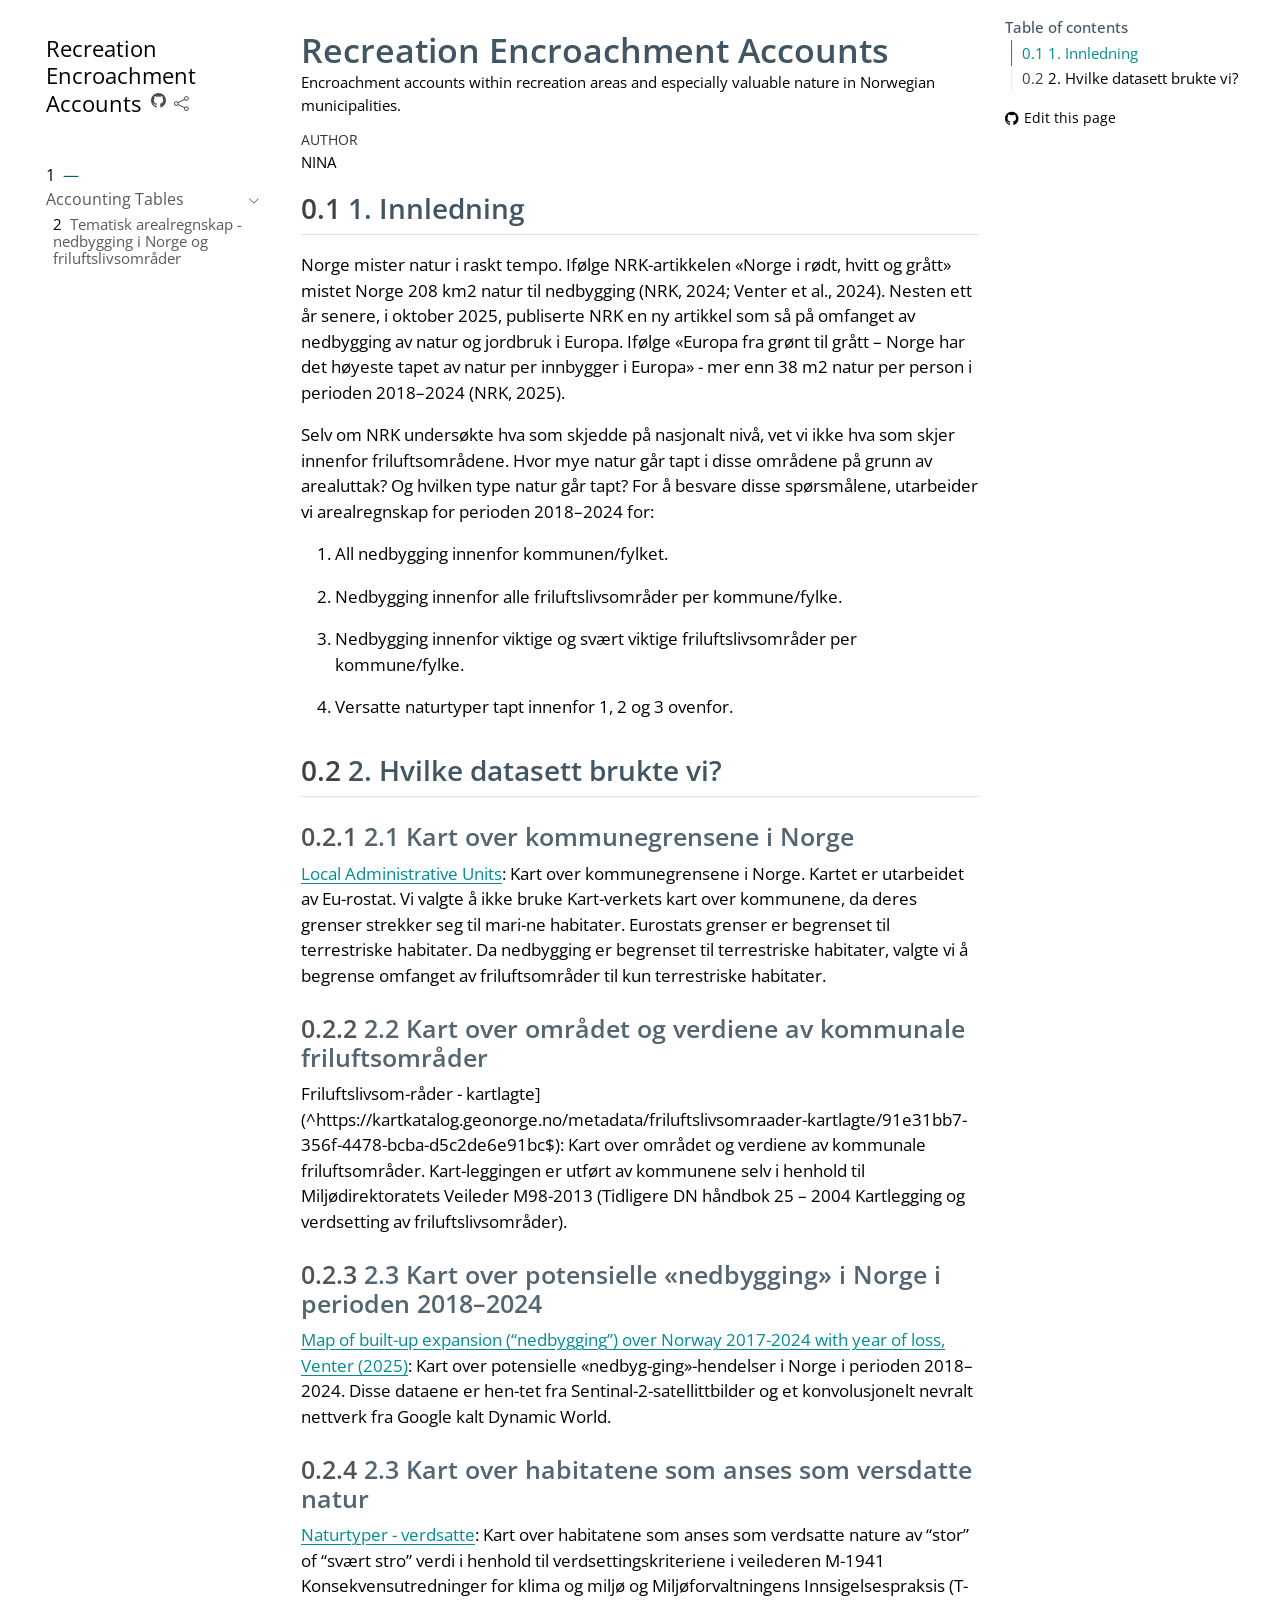
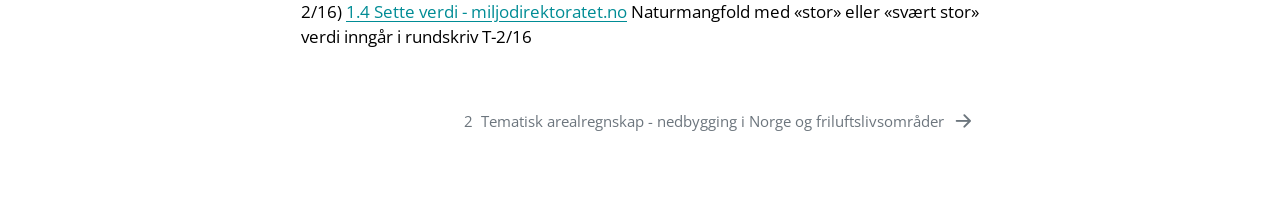
==== index.html @ 585cb7fc "Built site for gh-pages" ====
<!DOCTYPE html>
<html xmlns="http://www.w3.org/1999/xhtml" lang="en" xml:lang="en"><head>

<meta charset="utf-8">
<meta name="generator" content="quarto-1.8.27">

<meta name="viewport" content="width=device-width, initial-scale=1.0, user-scalable=yes">

<meta name="author" content="NINA">
<meta name="description" content="Encroachment accounts within recreation areas and especially valuable nature in Norwegian municipalities.">

<title>Recreation Encroachment Accounts</title>
<style>
code{white-space: pre-wrap;}
span.smallcaps{font-variant: small-caps;}
div.columns{display: flex; gap: min(4vw, 1.5em);}
div.column{flex: auto; overflow-x: auto;}
div.hanging-indent{margin-left: 1.5em; text-indent: -1.5em;}
ul.task-list{list-style: none;}
ul.task-list li input[type="checkbox"] {
  width: 0.8em;
  margin: 0 0.8em 0.2em -1em; /* quarto-specific, see https://github.com/quarto-dev/quarto-cli/issues/4556 */ 
  vertical-align: middle;
}
</style>


<script src="site_libs/quarto-nav/quarto-nav.js"></script>
<script src="site_libs/quarto-nav/headroom.min.js"></script>
<script src="site_libs/clipboard/clipboard.min.js"></script>
<script src="site_libs/quarto-search/autocomplete.umd.js"></script>
<script src="site_libs/quarto-search/fuse.min.js"></script>
<script src="site_libs/quarto-search/quarto-search.js"></script>
<meta name="quarto:offset" content="./">
<link href="./src/code/accounting-tables_display.html" rel="next">
<script src="site_libs/quarto-html/quarto.js" type="module"></script>
<script src="site_libs/quarto-html/tabsets/tabsets.js" type="module"></script>
<script src="site_libs/quarto-html/axe/axe-check.js" type="module"></script>
<script src="site_libs/quarto-html/popper.min.js"></script>
<script src="site_libs/quarto-html/tippy.umd.min.js"></script>
<script src="site_libs/quarto-html/anchor.min.js"></script>
<link href="site_libs/quarto-html/tippy.css" rel="stylesheet">
<link href="site_libs/quarto-html/quarto-syntax-highlighting-ed96de9b727972fe78a7b5d16c58bf87.css" rel="stylesheet" id="quarto-text-highlighting-styles">
<script src="site_libs/bootstrap/bootstrap.min.js"></script>
<link href="site_libs/bootstrap/bootstrap-icons.css" rel="stylesheet">
<link href="site_libs/bootstrap/bootstrap-152a9364de041fa06da82d00d0a9101d.min.css" rel="stylesheet" append-hash="true" id="quarto-bootstrap" data-mode="light">
<script id="quarto-search-options" type="application/json">{
  "location": "sidebar",
  "copy-button": false,
  "collapse-after": 3,
  "panel-placement": "start",
  "type": "textbox",
  "limit": 50,
  "keyboard-shortcut": [
    "f",
    "/",
    "s"
  ],
  "show-item-context": false,
  "language": {
    "search-no-results-text": "No results",
    "search-matching-documents-text": "matching documents",
    "search-copy-link-title": "Copy link to search",
    "search-hide-matches-text": "Hide additional matches",
    "search-more-match-text": "more match in this document",
    "search-more-matches-text": "more matches in this document",
    "search-clear-button-title": "Clear",
    "search-text-placeholder": "",
    "search-detached-cancel-button-title": "Cancel",
    "search-submit-button-title": "Submit",
    "search-label": "Search"
  }
}</script>


</head>

<body class="nav-sidebar floating quarto-light">

<div id="quarto-search-results"></div>
  <header id="quarto-header" class="headroom fixed-top">
  <nav class="quarto-secondary-nav">
    <div class="container-fluid d-flex">
      <button type="button" class="quarto-btn-toggle btn" data-bs-toggle="collapse" role="button" data-bs-target=".quarto-sidebar-collapse-item" aria-controls="quarto-sidebar" aria-expanded="false" aria-label="Toggle sidebar navigation" onclick="if (window.quartoToggleHeadroom) { window.quartoToggleHeadroom(); }">
        <i class="bi bi-layout-text-sidebar-reverse"></i>
      </button>
        <nav class="quarto-page-breadcrumbs" aria-label="breadcrumb"><ol class="breadcrumb"><li class="breadcrumb-item"><a href="./index.html"><span class="chapter-number">1</span>&nbsp; <span class="chapter-title">—</span></a></li></ol></nav>
        <a class="flex-grow-1" role="navigation" data-bs-toggle="collapse" data-bs-target=".quarto-sidebar-collapse-item" aria-controls="quarto-sidebar" aria-expanded="false" aria-label="Toggle sidebar navigation" onclick="if (window.quartoToggleHeadroom) { window.quartoToggleHeadroom(); }">      
        </a>
      <button type="button" class="btn quarto-search-button" aria-label="Search" onclick="window.quartoOpenSearch();">
        <i class="bi bi-search"></i>
      </button>
    </div>
  </nav>
</header>
<!-- content -->
<div id="quarto-content" class="quarto-container page-columns page-rows-contents page-layout-article">
<!-- sidebar -->
  <nav id="quarto-sidebar" class="sidebar collapse collapse-horizontal quarto-sidebar-collapse-item sidebar-navigation floating overflow-auto">
    <div class="pt-lg-2 mt-2 text-left sidebar-header">
    <div class="sidebar-title mb-0 py-0">
      <a href="./">Recreation Encroachment Accounts</a> 
        <div class="sidebar-tools-main">
    <a href="https://github.com/NINAnor/recereation_encroachment_accounts" title="Source Code" class="quarto-navigation-tool px-1" aria-label="Source Code"><i class="bi bi-github"></i></a>
    <div class="dropdown">
      <a href="" title="Share" id="quarto-navigation-tool-dropdown-0" class="quarto-navigation-tool dropdown-toggle px-1" data-bs-toggle="dropdown" aria-expanded="false" role="link" aria-label="Share"><i class="bi bi-share"></i></a>
      <ul class="dropdown-menu" aria-labelledby="quarto-navigation-tool-dropdown-0">
          <li>
            <a class="dropdown-item sidebar-tools-main-item" href="https://twitter.com/intent/tweet?url=|url|">
              <i class="bi bi-twitter pe-1"></i>
            Twitter
            </a>
          </li>
          <li>
            <a class="dropdown-item sidebar-tools-main-item" href="https://www.facebook.com/sharer/sharer.php?u=|url|">
              <i class="bi bi-facebook pe-1"></i>
            Facebook
            </a>
          </li>
          <li>
            <a class="dropdown-item sidebar-tools-main-item" href="https://www.linkedin.com/sharing/share-offsite/?url=|url|">
              <i class="bi bi-linkedin pe-1"></i>
            LinkedIn
            </a>
          </li>
      </ul>
    </div>
</div>
    </div>
      </div>
        <div class="mt-2 flex-shrink-0 align-items-center">
        <div class="sidebar-search">
        <div id="quarto-search" class="" title="Search"></div>
        </div>
        </div>
    <div class="sidebar-menu-container"> 
    <ul class="list-unstyled mt-1">
        <li class="sidebar-item">
  <div class="sidebar-item-container"> 
  <a href="./index.html" class="sidebar-item-text sidebar-link active">
 <span class="menu-text"><span class="chapter-number">1</span>&nbsp; <span class="chapter-title">—</span></span></a>
  </div>
</li>
        <li class="sidebar-item sidebar-item-section">
      <div class="sidebar-item-container"> 
            <a class="sidebar-item-text sidebar-link text-start" data-bs-toggle="collapse" data-bs-target="#quarto-sidebar-section-1" role="navigation" aria-expanded="true">
 <span class="menu-text">Accounting Tables</span></a>
          <a class="sidebar-item-toggle text-start" data-bs-toggle="collapse" data-bs-target="#quarto-sidebar-section-1" role="navigation" aria-expanded="true" aria-label="Toggle section">
            <i class="bi bi-chevron-right ms-2"></i>
          </a> 
      </div>
      <ul id="quarto-sidebar-section-1" class="collapse list-unstyled sidebar-section depth1 show">  
          <li class="sidebar-item">
  <div class="sidebar-item-container"> 
  <a href="./src/code/accounting-tables_display.html" class="sidebar-item-text sidebar-link">
 <span class="menu-text"><span class="chapter-number">2</span>&nbsp; <span class="chapter-title">Tematisk arealregnskap - nedbygging i Norge og friluftslivsområder</span></span></a>
  </div>
</li>
      </ul>
  </li>
    </ul>
    </div>
</nav>
<div id="quarto-sidebar-glass" class="quarto-sidebar-collapse-item" data-bs-toggle="collapse" data-bs-target=".quarto-sidebar-collapse-item"></div>
<!-- margin-sidebar -->
    <div id="quarto-margin-sidebar" class="sidebar margin-sidebar">
        <nav id="TOC" role="doc-toc" class="toc-active">
    <h2 id="toc-title">Table of contents</h2>
   
  <ul>
  <li><a href="#innledning" id="toc-innledning" class="nav-link active" data-scroll-target="#innledning"><span class="header-section-number">0.1</span> 1. Innledning</a></li>
  <li><a href="#hvilke-datasett-brukte-vi" id="toc-hvilke-datasett-brukte-vi" class="nav-link" data-scroll-target="#hvilke-datasett-brukte-vi"><span class="header-section-number">0.2</span> 2. Hvilke datasett brukte vi?</a>
  <ul class="collapse">
  <li><a href="#kart-over-kommunegrensene-i-norge" id="toc-kart-over-kommunegrensene-i-norge" class="nav-link" data-scroll-target="#kart-over-kommunegrensene-i-norge"><span class="header-section-number">0.2.1</span> 2.1 Kart over kommunegrensene i Norge</a></li>
  <li><a href="#kart-over-området-og-verdiene-av-kommunale-friluftsområder" id="toc-kart-over-området-og-verdiene-av-kommunale-friluftsområder" class="nav-link" data-scroll-target="#kart-over-området-og-verdiene-av-kommunale-friluftsområder"><span class="header-section-number">0.2.2</span> 2.2 Kart over området og verdiene av kommunale friluftsområder</a></li>
  <li><a href="#kart-over-potensielle-nedbygging-i-norge-i-perioden-20182024" id="toc-kart-over-potensielle-nedbygging-i-norge-i-perioden-20182024" class="nav-link" data-scroll-target="#kart-over-potensielle-nedbygging-i-norge-i-perioden-20182024"><span class="header-section-number">0.2.3</span> 2.3 Kart over potensielle «nedbygging» i Norge i perioden 2018–2024</a></li>
  <li><a href="#kart-over-habitatene-som-anses-som-versdatte-natur" id="toc-kart-over-habitatene-som-anses-som-versdatte-natur" class="nav-link" data-scroll-target="#kart-over-habitatene-som-anses-som-versdatte-natur"><span class="header-section-number">0.2.4</span> 2.3 Kart over habitatene som anses som versdatte natur</a></li>
  </ul></li>
  </ul>
<div class="toc-actions"><ul><li><a href="https://github.com/NINAnor/recereation_encroachment_accounts/edit/main/index.qmd" class="toc-action"><i class="bi bi-github"></i>Edit this page</a></li></ul></div></nav>
    </div>
<!-- main -->
<main class="content" id="quarto-document-content">

<header id="title-block-header" class="quarto-title-block default">
<div class="quarto-title">
<h1 class="title">Recreation Encroachment Accounts</h1>
</div>

<div>
  <div class="description">
    <p>Encroachment accounts within recreation areas and especially valuable nature in Norwegian municipalities.</p>
  </div>
</div>


<div class="quarto-title-meta">

    <div>
    <div class="quarto-title-meta-heading">Author</div>
    <div class="quarto-title-meta-contents">
             <p>NINA </p>
          </div>
  </div>
    
  
    
  </div>
  


</header>


<section id="innledning" class="level2" data-number="0.1">
<h2 data-number="0.1" class="anchored" data-anchor-id="innledning"><span class="header-section-number">0.1</span> 1. Innledning</h2>
<p>Norge mister natur i raskt tempo. Ifølge NRK-artikkelen «Norge i rødt, hvitt og grått» mistet Norge 208 km2 natur til nedbygging (NRK, 2024; Venter et al., 2024). Nesten ett år senere, i oktober 2025, publiserte NRK en ny artikkel som så på omfanget av nedbygging av natur og jordbruk i Europa. Ifølge «Europa fra grønt til grått – Norge har det høyeste tapet av natur per innbygger i Europa» - mer enn 38 m2 natur per person i perioden 2018–2024 (NRK, 2025).</p>
<p>Selv om NRK undersøkte hva som skjedde på nasjonalt nivå, vet vi ikke hva som skjer innenfor friluftsområdene. Hvor mye natur går tapt i disse områdene på grunn av arealuttak? Og hvilken type natur går tapt? For å besvare disse spørsmålene, utarbeider vi arealregnskap for perioden 2018–2024 for:</p>
<ol type="1">
<li><p>All nedbygging innenfor kommunen/fylket.</p></li>
<li><p>Nedbygging innenfor alle friluftslivsområder per kommune/fylke.</p></li>
<li><p>Nedbygging innenfor viktige og svært viktige friluftslivsområder per kommune/fylke.</p></li>
<li><p>Versatte naturtyper tapt innenfor 1, 2 og 3 ovenfor.</p></li>
</ol>
</section>
<section id="hvilke-datasett-brukte-vi" class="level2" data-number="0.2">
<h2 data-number="0.2" class="anchored" data-anchor-id="hvilke-datasett-brukte-vi"><span class="header-section-number">0.2</span> 2. Hvilke datasett brukte vi?</h2>
<section id="kart-over-kommunegrensene-i-norge" class="level3" data-number="0.2.1">
<h3 data-number="0.2.1" class="anchored" data-anchor-id="kart-over-kommunegrensene-i-norge"><span class="header-section-number">0.2.1</span> 2.1 Kart over kommunegrensene i Norge</h3>
<p><a href="^https://ec.europa.eu/eurostat/web/gisco/geodata/statistical-units/local-administrative-units$">Local Administrative Units</a>: Kart over kommunegrensene i Norge. Kartet er utarbeidet av Eu-rostat. Vi valgte å ikke bruke Kart-verkets kart over kommunene, da deres grenser strekker seg til mari-ne habitater. Eurostats grenser er begrenset til terrestriske habitater. Da nedbygging er begrenset til terrestriske habitater, valgte vi å begrense omfanget av friluftsområder til kun terrestriske habitater.</p>
</section>
<section id="kart-over-området-og-verdiene-av-kommunale-friluftsområder" class="level3" data-number="0.2.2">
<h3 data-number="0.2.2" class="anchored" data-anchor-id="kart-over-området-og-verdiene-av-kommunale-friluftsområder"><span class="header-section-number">0.2.2</span> 2.2 Kart over området og verdiene av kommunale friluftsområder</h3>
<p>Friluftslivsom-råder - kartlagte](^https://kartkatalog.geonorge.no/metadata/friluftslivsomraader-kartlagte/91e31bb7-356f-4478-bcba-d5c2de6e91bc$): Kart over området og verdiene av kommunale friluftsområder. Kart-leggingen er utført av kommunene selv i henhold til Miljødirektoratets Veileder M98-2013 (Tidligere DN håndbok 25 – 2004 Kartlegging og verdsetting av friluftslivsområder).</p>
</section>
<section id="kart-over-potensielle-nedbygging-i-norge-i-perioden-20182024" class="level3" data-number="0.2.3">
<h3 data-number="0.2.3" class="anchored" data-anchor-id="kart-over-potensielle-nedbygging-i-norge-i-perioden-20182024"><span class="header-section-number">0.2.3</span> 2.3 Kart over potensielle «nedbygging» i Norge i perioden 2018–2024</h3>
<p><a href="^https://zenodo.org/records/15130992$">Map of built-up expansion (“nedbygging”) over Norway 2017-2024 with year of loss, Venter (2025)</a>: Kart over potensielle «nedbyg-ging»-hendelser i Norge i perioden 2018–2024. Disse dataene er hen-tet fra Sentinal-2-satellittbilder og et konvolusjonelt nevralt nettverk fra Google kalt Dynamic World.</p>
</section>
<section id="kart-over-habitatene-som-anses-som-versdatte-natur" class="level3" data-number="0.2.4">
<h3 data-number="0.2.4" class="anchored" data-anchor-id="kart-over-habitatene-som-anses-som-versdatte-natur"><span class="header-section-number">0.2.4</span> 2.3 Kart over habitatene som anses som versdatte natur</h3>
<p><a href="^https://kartkatalog.geonorge.no/metadata/naturtyper-verdsatte/64cbb884-a19d-4356-a114-380cfe4a7314$">Naturtyper - verdsatte</a>: Kart over habitatene som anses som verdsatte nature av “stor” of “svært stro” verdi i henhold til verdsettingskriteriene i veilederen M-1941 Konsekvensutredninger for klima og miljø og Miljøforvaltningens Innsigelsespraksis (T-2/16) <a href="https://www.miljodirektoratet.no/ansvarsomrader/overvaking-arealplanlegging/arealplanlegging/konsekvensutredninger/metode-for-utredning/naturmangfold/1.4-sett-verdi">1.4 Sette verdi - miljodirektoratet.no</a> Naturmangfold med «stor» eller «svært stor» verdi inngår i rundskriv T-2/16</p>


</section>
</section>

</main> <!-- /main -->
<script id="quarto-html-after-body" type="application/javascript">
  window.document.addEventListener("DOMContentLoaded", function (event) {
    const icon = "";
    const anchorJS = new window.AnchorJS();
    anchorJS.options = {
      placement: 'right',
      icon: icon
    };
    anchorJS.add('.anchored');
    const isCodeAnnotation = (el) => {
      for (const clz of el.classList) {
        if (clz.startsWith('code-annotation-')) {                     
          return true;
        }
      }
      return false;
    }
    const onCopySuccess = function(e) {
      // button target
      const button = e.trigger;
      // don't keep focus
      button.blur();
      // flash "checked"
      button.classList.add('code-copy-button-checked');
      var currentTitle = button.getAttribute("title");
      button.setAttribute("title", "Copied!");
      let tooltip;
      if (window.bootstrap) {
        button.setAttribute("data-bs-toggle", "tooltip");
        button.setAttribute("data-bs-placement", "left");
        button.setAttribute("data-bs-title", "Copied!");
        tooltip = new bootstrap.Tooltip(button, 
          { trigger: "manual", 
            customClass: "code-copy-button-tooltip",
            offset: [0, -8]});
        tooltip.show();    
      }
      setTimeout(function() {
        if (tooltip) {
          tooltip.hide();
          button.removeAttribute("data-bs-title");
          button.removeAttribute("data-bs-toggle");
          button.removeAttribute("data-bs-placement");
        }
        button.setAttribute("title", currentTitle);
        button.classList.remove('code-copy-button-checked');
      }, 1000);
      // clear code selection
      e.clearSelection();
    }
    const getTextToCopy = function(trigger) {
      const outerScaffold = trigger.parentElement.cloneNode(true);
      const codeEl = outerScaffold.querySelector('code');
      for (const childEl of codeEl.children) {
        if (isCodeAnnotation(childEl)) {
          childEl.remove();
        }
      }
      return codeEl.innerText;
    }
    const clipboard = new window.ClipboardJS('.code-copy-button:not([data-in-quarto-modal])', {
      text: getTextToCopy
    });
    clipboard.on('success', onCopySuccess);
    if (window.document.getElementById('quarto-embedded-source-code-modal')) {
      const clipboardModal = new window.ClipboardJS('.code-copy-button[data-in-quarto-modal]', {
        text: getTextToCopy,
        container: window.document.getElementById('quarto-embedded-source-code-modal')
      });
      clipboardModal.on('success', onCopySuccess);
    }
      var localhostRegex = new RegExp(/^(?:http|https):\/\/localhost\:?[0-9]*\//);
      var mailtoRegex = new RegExp(/^mailto:/);
        var filterRegex = new RegExp('/' + window.location.host + '/');
      var isInternal = (href) => {
          return filterRegex.test(href) || localhostRegex.test(href) || mailtoRegex.test(href);
      }
      // Inspect non-navigation links and adorn them if external
     var links = window.document.querySelectorAll('a[href]:not(.nav-link):not(.navbar-brand):not(.toc-action):not(.sidebar-link):not(.sidebar-item-toggle):not(.pagination-link):not(.no-external):not([aria-hidden]):not(.dropdown-item):not(.quarto-navigation-tool):not(.about-link)');
      for (var i=0; i<links.length; i++) {
        const link = links[i];
        if (!isInternal(link.href)) {
          // undo the damage that might have been done by quarto-nav.js in the case of
          // links that we want to consider external
          if (link.dataset.originalHref !== undefined) {
            link.href = link.dataset.originalHref;
          }
        }
      }
    function tippyHover(el, contentFn, onTriggerFn, onUntriggerFn) {
      const config = {
        allowHTML: true,
        maxWidth: 500,
        delay: 100,
        arrow: false,
        appendTo: function(el) {
            return el.parentElement;
        },
        interactive: true,
        interactiveBorder: 10,
        theme: 'quarto',
        placement: 'bottom-start',
      };
      if (contentFn) {
        config.content = contentFn;
      }
      if (onTriggerFn) {
        config.onTrigger = onTriggerFn;
      }
      if (onUntriggerFn) {
        config.onUntrigger = onUntriggerFn;
      }
      window.tippy(el, config); 
    }
    const noterefs = window.document.querySelectorAll('a[role="doc-noteref"]');
    for (var i=0; i<noterefs.length; i++) {
      const ref = noterefs[i];
      tippyHover(ref, function() {
        // use id or data attribute instead here
        let href = ref.getAttribute('data-footnote-href') || ref.getAttribute('href');
        try { href = new URL(href).hash; } catch {}
        const id = href.replace(/^#\/?/, "");
        const note = window.document.getElementById(id);
        if (note) {
          return note.innerHTML;
        } else {
          return "";
        }
      });
    }
    const xrefs = window.document.querySelectorAll('a.quarto-xref');
    const processXRef = (id, note) => {
      // Strip column container classes
      const stripColumnClz = (el) => {
        el.classList.remove("page-full", "page-columns");
        if (el.children) {
          for (const child of el.children) {
            stripColumnClz(child);
          }
        }
      }
      stripColumnClz(note)
      if (id === null || id.startsWith('sec-')) {
        // Special case sections, only their first couple elements
        const container = document.createElement("div");
        if (note.children && note.children.length > 2) {
          container.appendChild(note.children[0].cloneNode(true));
          for (let i = 1; i < note.children.length; i++) {
            const child = note.children[i];
            if (child.tagName === "P" && child.innerText === "") {
              continue;
            } else {
              container.appendChild(child.cloneNode(true));
              break;
            }
          }
          if (window.Quarto?.typesetMath) {
            window.Quarto.typesetMath(container);
          }
          return container.innerHTML
        } else {
          if (window.Quarto?.typesetMath) {
            window.Quarto.typesetMath(note);
          }
          return note.innerHTML;
        }
      } else {
        // Remove any anchor links if they are present
        const anchorLink = note.querySelector('a.anchorjs-link');
        if (anchorLink) {
          anchorLink.remove();
        }
        if (window.Quarto?.typesetMath) {
          window.Quarto.typesetMath(note);
        }
        if (note.classList.contains("callout")) {
          return note.outerHTML;
        } else {
          return note.innerHTML;
        }
      }
    }
    for (var i=0; i<xrefs.length; i++) {
      const xref = xrefs[i];
      tippyHover(xref, undefined, function(instance) {
        instance.disable();
        let url = xref.getAttribute('href');
        let hash = undefined; 
        if (url.startsWith('#')) {
          hash = url;
        } else {
          try { hash = new URL(url).hash; } catch {}
        }
        if (hash) {
          const id = hash.replace(/^#\/?/, "");
          const note = window.document.getElementById(id);
          if (note !== null) {
            try {
              const html = processXRef(id, note.cloneNode(true));
              instance.setContent(html);
            } finally {
              instance.enable();
              instance.show();
            }
          } else {
            // See if we can fetch this
            fetch(url.split('#')[0])
            .then(res => res.text())
            .then(html => {
              const parser = new DOMParser();
              const htmlDoc = parser.parseFromString(html, "text/html");
              const note = htmlDoc.getElementById(id);
              if (note !== null) {
                const html = processXRef(id, note);
                instance.setContent(html);
              } 
            }).finally(() => {
              instance.enable();
              instance.show();
            });
          }
        } else {
          // See if we can fetch a full url (with no hash to target)
          // This is a special case and we should probably do some content thinning / targeting
          fetch(url)
          .then(res => res.text())
          .then(html => {
            const parser = new DOMParser();
            const htmlDoc = parser.parseFromString(html, "text/html");
            const note = htmlDoc.querySelector('main.content');
            if (note !== null) {
              // This should only happen for chapter cross references
              // (since there is no id in the URL)
              // remove the first header
              if (note.children.length > 0 && note.children[0].tagName === "HEADER") {
                note.children[0].remove();
              }
              const html = processXRef(null, note);
              instance.setContent(html);
            } 
          }).finally(() => {
            instance.enable();
            instance.show();
          });
        }
      }, function(instance) {
      });
    }
        let selectedAnnoteEl;
        const selectorForAnnotation = ( cell, annotation) => {
          let cellAttr = 'data-code-cell="' + cell + '"';
          let lineAttr = 'data-code-annotation="' +  annotation + '"';
          const selector = 'span[' + cellAttr + '][' + lineAttr + ']';
          return selector;
        }
        const selectCodeLines = (annoteEl) => {
          const doc = window.document;
          const targetCell = annoteEl.getAttribute("data-target-cell");
          const targetAnnotation = annoteEl.getAttribute("data-target-annotation");
          const annoteSpan = window.document.querySelector(selectorForAnnotation(targetCell, targetAnnotation));
          const lines = annoteSpan.getAttribute("data-code-lines").split(",");
          const lineIds = lines.map((line) => {
            return targetCell + "-" + line;
          })
          let top = null;
          let height = null;
          let parent = null;
          if (lineIds.length > 0) {
              //compute the position of the single el (top and bottom and make a div)
              const el = window.document.getElementById(lineIds[0]);
              top = el.offsetTop;
              height = el.offsetHeight;
              parent = el.parentElement.parentElement;
            if (lineIds.length > 1) {
              const lastEl = window.document.getElementById(lineIds[lineIds.length - 1]);
              const bottom = lastEl.offsetTop + lastEl.offsetHeight;
              height = bottom - top;
            }
            if (top !== null && height !== null && parent !== null) {
              // cook up a div (if necessary) and position it 
              let div = window.document.getElementById("code-annotation-line-highlight");
              if (div === null) {
                div = window.document.createElement("div");
                div.setAttribute("id", "code-annotation-line-highlight");
                div.style.position = 'absolute';
                parent.appendChild(div);
              }
              div.style.top = top - 2 + "px";
              div.style.height = height + 4 + "px";
              div.style.left = 0;
              let gutterDiv = window.document.getElementById("code-annotation-line-highlight-gutter");
              if (gutterDiv === null) {
                gutterDiv = window.document.createElement("div");
                gutterDiv.setAttribute("id", "code-annotation-line-highlight-gutter");
                gutterDiv.style.position = 'absolute';
                const codeCell = window.document.getElementById(targetCell);
                const gutter = codeCell.querySelector('.code-annotation-gutter');
                gutter.appendChild(gutterDiv);
              }
              gutterDiv.style.top = top - 2 + "px";
              gutterDiv.style.height = height + 4 + "px";
            }
            selectedAnnoteEl = annoteEl;
          }
        };
        const unselectCodeLines = () => {
          const elementsIds = ["code-annotation-line-highlight", "code-annotation-line-highlight-gutter"];
          elementsIds.forEach((elId) => {
            const div = window.document.getElementById(elId);
            if (div) {
              div.remove();
            }
          });
          selectedAnnoteEl = undefined;
        };
          // Handle positioning of the toggle
      window.addEventListener(
        "resize",
        throttle(() => {
          elRect = undefined;
          if (selectedAnnoteEl) {
            selectCodeLines(selectedAnnoteEl);
          }
        }, 10)
      );
      function throttle(fn, ms) {
      let throttle = false;
      let timer;
        return (...args) => {
          if(!throttle) { // first call gets through
              fn.apply(this, args);
              throttle = true;
          } else { // all the others get throttled
              if(timer) clearTimeout(timer); // cancel #2
              timer = setTimeout(() => {
                fn.apply(this, args);
                timer = throttle = false;
              }, ms);
          }
        };
      }
        // Attach click handler to the DT
        const annoteDls = window.document.querySelectorAll('dt[data-target-cell]');
        for (const annoteDlNode of annoteDls) {
          annoteDlNode.addEventListener('click', (event) => {
            const clickedEl = event.target;
            if (clickedEl !== selectedAnnoteEl) {
              unselectCodeLines();
              const activeEl = window.document.querySelector('dt[data-target-cell].code-annotation-active');
              if (activeEl) {
                activeEl.classList.remove('code-annotation-active');
              }
              selectCodeLines(clickedEl);
              clickedEl.classList.add('code-annotation-active');
            } else {
              // Unselect the line
              unselectCodeLines();
              clickedEl.classList.remove('code-annotation-active');
            }
          });
        }
    const findCites = (el) => {
      const parentEl = el.parentElement;
      if (parentEl) {
        const cites = parentEl.dataset.cites;
        if (cites) {
          return {
            el,
            cites: cites.split(' ')
          };
        } else {
          return findCites(el.parentElement)
        }
      } else {
        return undefined;
      }
    };
    var bibliorefs = window.document.querySelectorAll('a[role="doc-biblioref"]');
    for (var i=0; i<bibliorefs.length; i++) {
      const ref = bibliorefs[i];
      const citeInfo = findCites(ref);
      if (citeInfo) {
        tippyHover(citeInfo.el, function() {
          var popup = window.document.createElement('div');
          citeInfo.cites.forEach(function(cite) {
            var citeDiv = window.document.createElement('div');
            citeDiv.classList.add('hanging-indent');
            citeDiv.classList.add('csl-entry');
            var biblioDiv = window.document.getElementById('ref-' + cite);
            if (biblioDiv) {
              citeDiv.innerHTML = biblioDiv.innerHTML;
            }
            popup.appendChild(citeDiv);
          });
          return popup.innerHTML;
        });
      }
    }
  });
  </script>
<nav class="page-navigation">
  <div class="nav-page nav-page-previous">
  </div>
  <div class="nav-page nav-page-next">
      <a href="./src/code/accounting-tables_display.html" class="pagination-link" aria-label="Tematisk arealregnskap - nedbygging i Norge og friluftslivsområder">
        <span class="nav-page-text"><span class="chapter-number">2</span>&nbsp; <span class="chapter-title">Tematisk arealregnskap - nedbygging i Norge og friluftslivsområder</span></span> <i class="bi bi-arrow-right-short"></i>
      </a>
  </div>
</nav>
</div> <!-- /content -->




<footer class="footer"><div class="nav-footer"><div class="nav-footer-center"><div class="toc-actions d-sm-block d-md-none"><ul><li><a href="https://github.com/NINAnor/recereation_encroachment_accounts/edit/main/index.qmd" class="toc-action"><i class="bi bi-github"></i>Edit this page</a></li></ul></div></div></div></footer></body></html>
---- site_libs/quarto-html/tippy.css ----
.tippy-box[data-animation=fade][data-state=hidden]{opacity:0}[data-tippy-root]{max-width:calc(100vw - 10px)}.tippy-box{position:relative;background-color:#333;color:#fff;border-radius:4px;font-size:14px;line-height:1.4;white-space:normal;outline:0;transition-property:transform,visibility,opacity}.tippy-box[data-placement^=top]>.tippy-arrow{bottom:0}.tippy-box[data-placement^=top]>.tippy-arrow:before{bottom:-7px;left:0;border-width:8px 8px 0;border-top-color:initial;transform-origin:center top}.tippy-box[data-placement^=bottom]>.tippy-arrow{top:0}.tippy-box[data-placement^=bottom]>.tippy-arrow:before{top:-7px;left:0;border-width:0 8px 8px;border-bottom-color:initial;transform-origin:center bottom}.tippy-box[data-placement^=left]>.tippy-arrow{right:0}.tippy-box[data-placement^=left]>.tippy-arrow:before{border-width:8px 0 8px 8px;border-left-color:initial;right:-7px;transform-origin:center left}.tippy-box[data-placement^=right]>.tippy-arrow{left:0}.tippy-box[data-placement^=right]>.tippy-arrow:before{left:-7px;border-width:8px 8px 8px 0;border-right-color:initial;transform-origin:center right}.tippy-box[data-inertia][data-state=visible]{transition-timing-function:cubic-bezier(.54,1.5,.38,1.11)}.tippy-arrow{width:16px;height:16px;color:#333}.tippy-arrow:before{content:"";position:absolute;border-color:transparent;border-style:solid}.tippy-content{position:relative;padding:5px 9px;z-index:1}
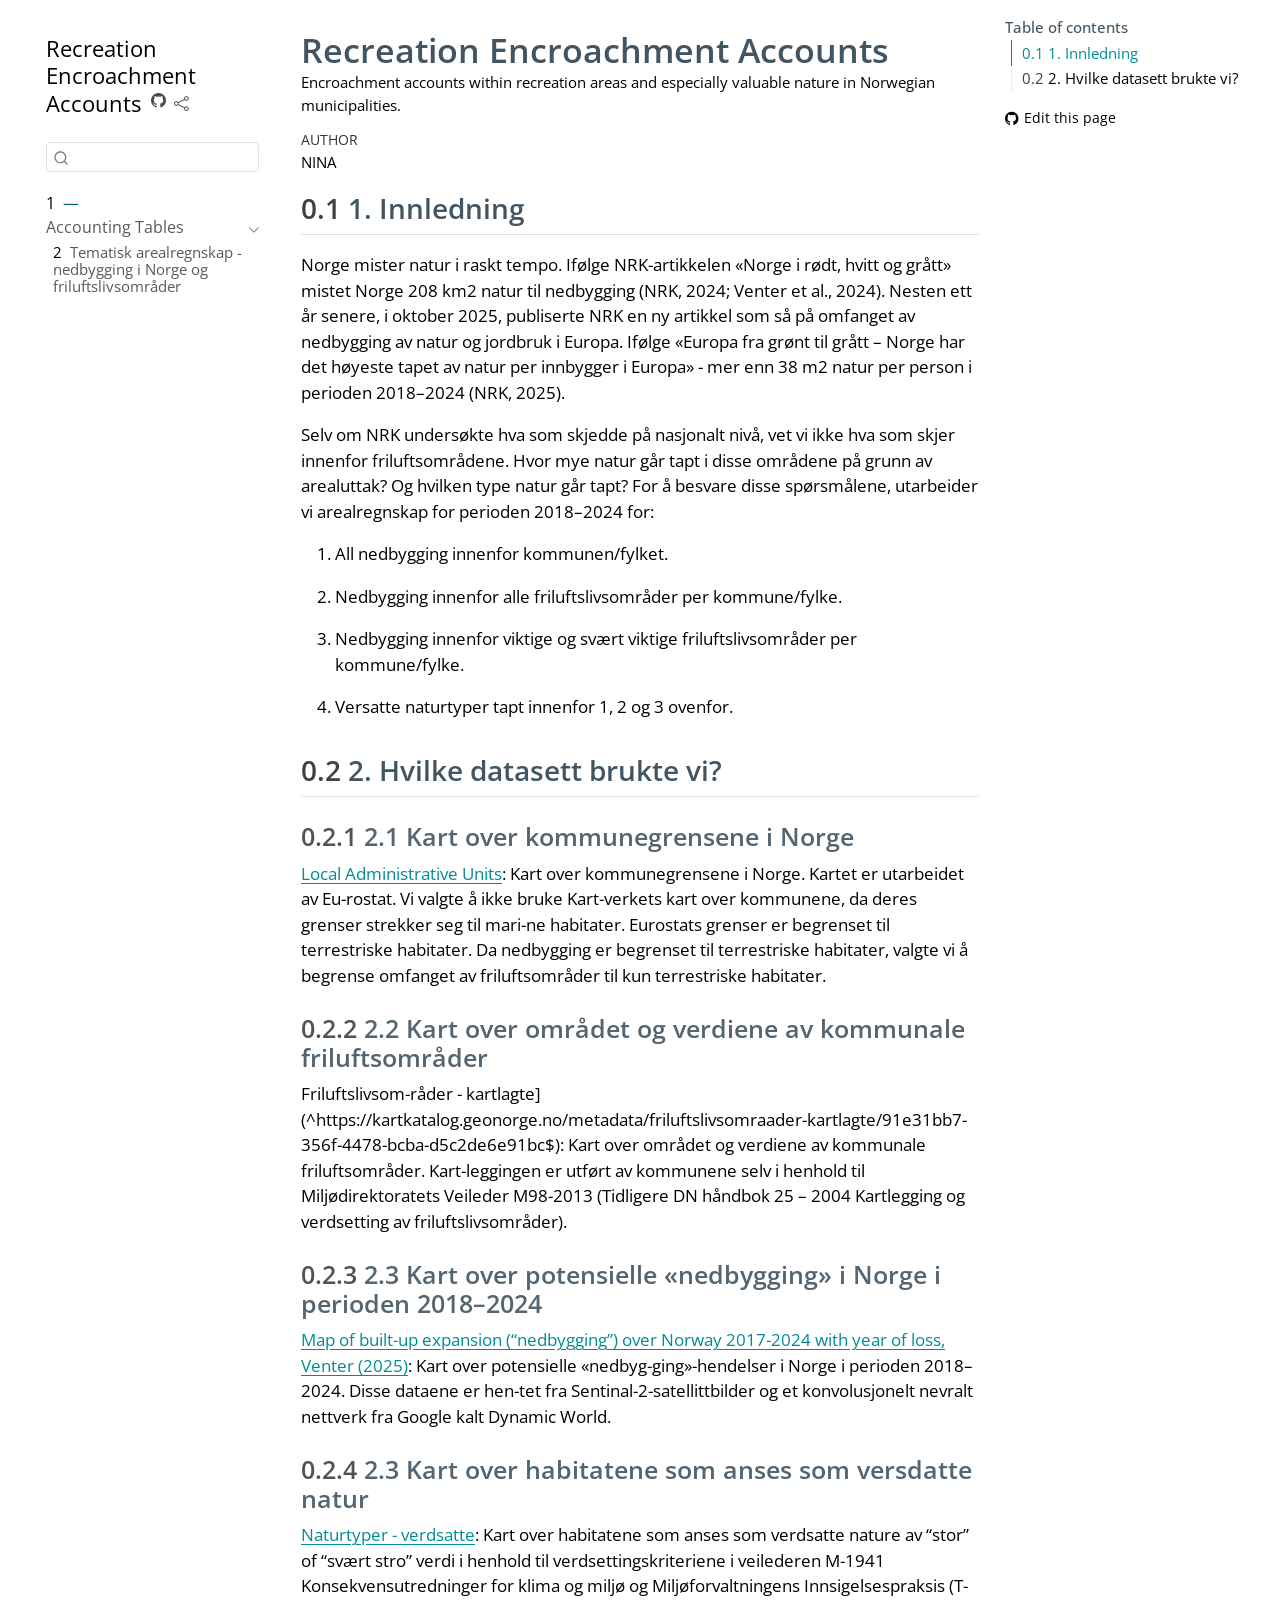
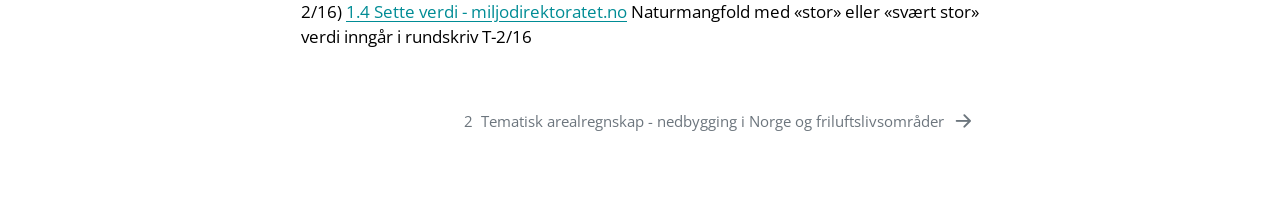
==== commit 5ede45b0: "Built site for gh-pages" ====
--- a/index.html
+++ b/index.html
@@ -2,7 +2,7 @@
 <html xmlns="http://www.w3.org/1999/xhtml" lang="en" xml:lang="en"><head>
 
 <meta charset="utf-8">
-<meta name="generator" content="quarto-1.8.27">
+<meta name="generator" content="quarto-1.9.36">
 
 <meta name="viewport" content="width=device-width, initial-scale=1.0, user-scalable=yes">
 
@@ -11,6 +11,9 @@
 
 <title>Recreation Encroachment Accounts</title>
 <style>
+/* Default styles provided by pandoc.
+** See https://pandoc.org/MANUAL.html#variables-for-html for config info.
+*/
 code{white-space: pre-wrap;}
 span.smallcaps{font-variant: small-caps;}
 div.columns{display: flex; gap: min(4vw, 1.5em);}
@@ -35,15 +38,14 @@
 <link href="./src/code/accounting-tables_display.html" rel="next">
 <script src="site_libs/quarto-html/quarto.js" type="module"></script>
 <script src="site_libs/quarto-html/tabsets/tabsets.js" type="module"></script>
-<script src="site_libs/quarto-html/axe/axe-check.js" type="module"></script>
 <script src="site_libs/quarto-html/popper.min.js"></script>
 <script src="site_libs/quarto-html/tippy.umd.min.js"></script>
 <script src="site_libs/quarto-html/anchor.min.js"></script>
 <link href="site_libs/quarto-html/tippy.css" rel="stylesheet">
-<link href="site_libs/quarto-html/quarto-syntax-highlighting-ed96de9b727972fe78a7b5d16c58bf87.css" rel="stylesheet" id="quarto-text-highlighting-styles">
+<link href="site_libs/quarto-html/quarto-syntax-highlighting-845c23b38eaddc0f92fda52bfe77a8c8.css" rel="stylesheet" id="quarto-text-highlighting-styles">
 <script src="site_libs/bootstrap/bootstrap.min.js"></script>
 <link href="site_libs/bootstrap/bootstrap-icons.css" rel="stylesheet">
-<link href="site_libs/bootstrap/bootstrap-152a9364de041fa06da82d00d0a9101d.min.css" rel="stylesheet" append-hash="true" id="quarto-bootstrap" data-mode="light">
+<link href="site_libs/bootstrap/bootstrap-1d7dcf7332c6fcc193d4938c5527b49f.min.css" rel="stylesheet" append-hash="true" id="quarto-bootstrap" data-mode="light">
 <script id="quarto-search-options" type="application/json">{
   "location": "sidebar",
   "copy-button": false,
--- a/site_libs/quarto-html/quarto-syntax-highlighting-845c23b38eaddc0f92fda52bfe77a8c8.css
+++ b/site_libs/quarto-html/quarto-syntax-highlighting-845c23b38eaddc0f92fda52bfe77a8c8.css
@@ -0,0 +1,236 @@
+/* quarto syntax highlight colors */
+:root {
+  --quarto-hl-ot-color: #003B4F;
+  --quarto-hl-at-color: #657422;
+  --quarto-hl-ss-color: #20794D;
+  --quarto-hl-an-color: #5E5E5E;
+  --quarto-hl-fu-color: #4758AB;
+  --quarto-hl-st-color: #20794D;
+  --quarto-hl-cf-color: #003B4F;
+  --quarto-hl-op-color: #5E5E5E;
+  --quarto-hl-er-color: #AD0000;
+  --quarto-hl-bn-color: #AD0000;
+  --quarto-hl-al-color: #AD0000;
+  --quarto-hl-va-color: #111111;
+  --quarto-hl-bu-color: inherit;
+  --quarto-hl-ex-color: inherit;
+  --quarto-hl-pp-color: #AD0000;
+  --quarto-hl-in-color: #5E5E5E;
+  --quarto-hl-vs-color: #20794D;
+  --quarto-hl-wa-color: #5E5E5E;
+  --quarto-hl-do-color: #5E5E5E;
+  --quarto-hl-im-color: #00769E;
+  --quarto-hl-ch-color: #20794D;
+  --quarto-hl-dt-color: #AD0000;
+  --quarto-hl-fl-color: #AD0000;
+  --quarto-hl-co-color: #5E5E5E;
+  --quarto-hl-cv-color: #5E5E5E;
+  --quarto-hl-cn-color: #8f5902;
+  --quarto-hl-sc-color: #5E5E5E;
+  --quarto-hl-dv-color: #AD0000;
+  --quarto-hl-kw-color: #003B4F;
+}
+
+/* other quarto variables */
+:root {
+  --quarto-font-monospace: SFMono-Regular, Menlo, Monaco, Consolas, "Liberation Mono", "Courier New", monospace;
+}
+
+/* syntax highlight based on Pandoc's rules */
+pre > code.sourceCode > span {
+  color: #003B4F;
+}
+
+code.sourceCode > span {
+  color: #003B4F;
+}
+
+div.sourceCode,
+div.sourceCode pre.sourceCode {
+  color: #003B4F;
+}
+
+/* Normal */
+code span {
+  color: #003B4F;
+}
+
+/* Alert */
+code span.al {
+  color: #AD0000;
+  font-style: inherit;
+}
+
+/* Annotation */
+code span.an {
+  color: #5E5E5E;
+  font-style: inherit;
+}
+
+/* Attribute */
+code span.at {
+  color: #657422;
+  font-style: inherit;
+}
+
+/* BaseN */
+code span.bn {
+  color: #AD0000;
+  font-style: inherit;
+}
+
+/* BuiltIn */
+code span.bu {
+  font-style: inherit;
+}
+
+/* ControlFlow */
+code span.cf {
+  color: #003B4F;
+  font-weight: bold;
+  font-style: inherit;
+}
+
+/* Char */
+code span.ch {
+  color: #20794D;
+  font-style: inherit;
+}
+
+/* Constant */
+code span.cn {
+  color: #8f5902;
+  font-style: inherit;
+}
+
+/* Comment */
+code span.co {
+  color: #5E5E5E;
+  font-style: inherit;
+}
+
+/* CommentVar */
+code span.cv {
+  color: #5E5E5E;
+  font-style: italic;
+}
+
+/* Documentation */
+code span.do {
+  color: #5E5E5E;
+  font-style: italic;
+}
+
+/* DataType */
+code span.dt {
+  color: #AD0000;
+  font-style: inherit;
+}
+
+/* DecVal */
+code span.dv {
+  color: #AD0000;
+  font-style: inherit;
+}
+
+/* Error */
+code span.er {
+  color: #AD0000;
+  font-style: inherit;
+}
+
+/* Extension */
+code span.ex {
+  font-style: inherit;
+}
+
+/* Float */
+code span.fl {
+  color: #AD0000;
+  font-style: inherit;
+}
+
+/* Function */
+code span.fu {
+  color: #4758AB;
+  font-style: inherit;
+}
+
+/* Import */
+code span.im {
+  color: #00769E;
+  font-style: inherit;
+}
+
+/* Information */
+code span.in {
+  color: #5E5E5E;
+  font-style: inherit;
+}
+
+/* Keyword */
+code span.kw {
+  color: #003B4F;
+  font-weight: bold;
+  font-style: inherit;
+}
+
+/* Operator */
+code span.op {
+  color: #5E5E5E;
+  font-style: inherit;
+}
+
+/* Other */
+code span.ot {
+  color: #003B4F;
+  font-style: inherit;
+}
+
+/* Preprocessor */
+code span.pp {
+  color: #AD0000;
+  font-style: inherit;
+}
+
+/* SpecialChar */
+code span.sc {
+  color: #5E5E5E;
+  font-style: inherit;
+}
+
+/* SpecialString */
+code span.ss {
+  color: #20794D;
+  font-style: inherit;
+}
+
+/* String */
+code span.st {
+  color: #20794D;
+  font-style: inherit;
+}
+
+/* Variable */
+code span.va {
+  color: #111111;
+  font-style: inherit;
+}
+
+/* VerbatimString */
+code span.vs {
+  color: #20794D;
+  font-style: inherit;
+}
+
+/* Warning */
+code span.wa {
+  color: #5E5E5E;
+  font-style: italic;
+}
+
+.prevent-inlining {
+  content: "</";
+}
+
+/*# sourceMappingURL=ac89f0bb514bba72461919f78549e31c.css.map */
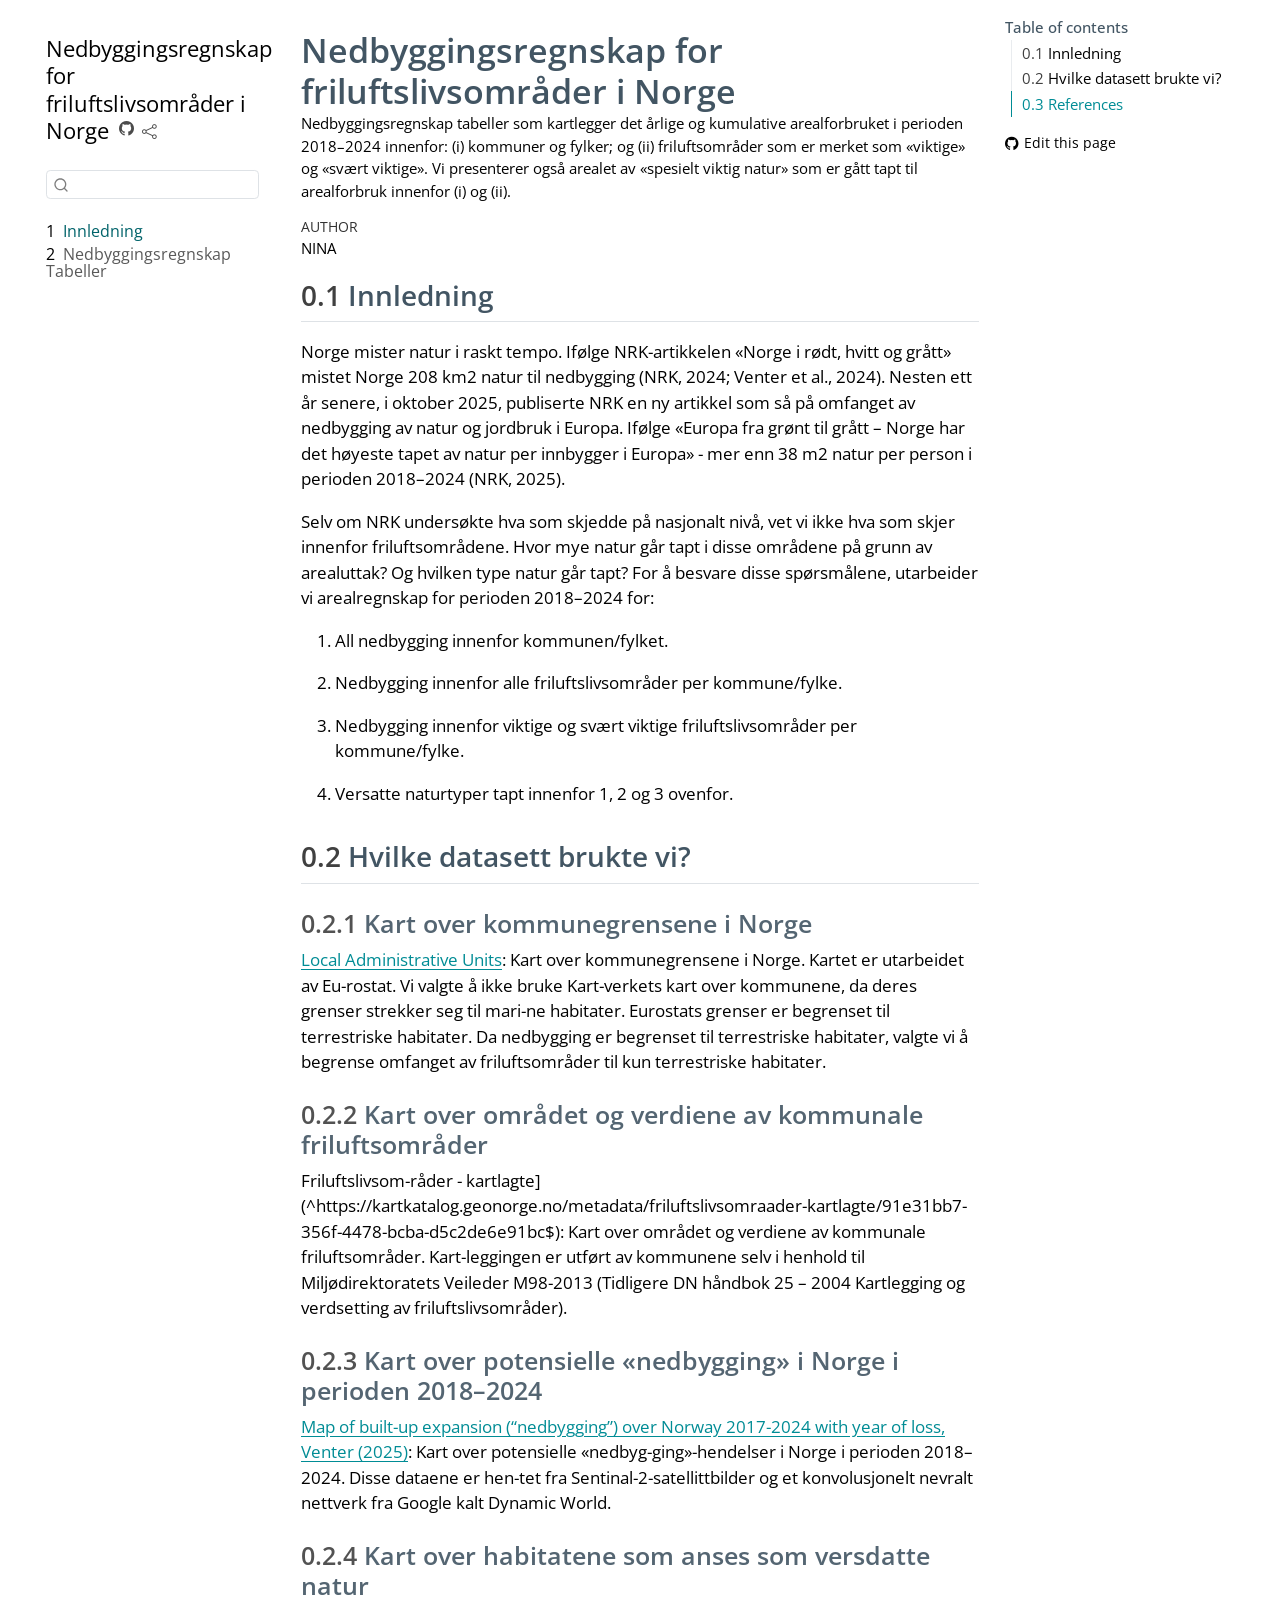
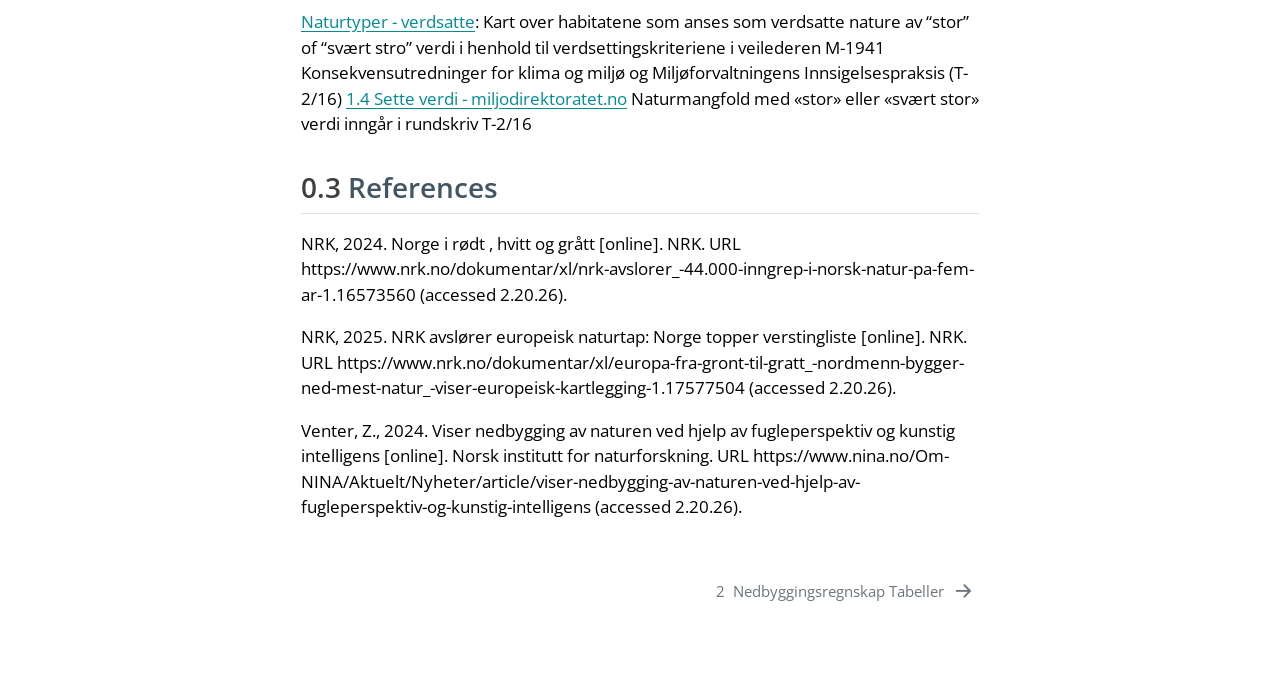
==== commit b21e8fe1: "Built site for gh-pages" ====
--- a/index.html
+++ b/index.html
@@ -7,9 +7,9 @@
 <meta name="viewport" content="width=device-width, initial-scale=1.0, user-scalable=yes">
 
 <meta name="author" content="NINA">
-<meta name="description" content="Encroachment accounts within recreation areas and especially valuable nature in Norwegian municipalities.">
-
-<title>Recreation Encroachment Accounts</title>
+<meta name="description" content="Nedbyggingsregnskap tabeller som kartlegger det årlige og kumulative arealforbruket i perioden 2018–2024 innenfor: (i) kommuner og fylker; og (ii) friluftsområder som er merket som «viktige» og «svært viktige». Vi presenterer også arealet av «spesielt viktig natur» som er gått tapt til arealforbruk innenfor (i) og (ii).">
+
+<title>Nedbyggingsregnskap for friluftslivsområder i Norge</title>
 <style>
 /* Default styles provided by pandoc.
 ** See https://pandoc.org/MANUAL.html#variables-for-html for config info.
@@ -86,7 +86,7 @@
       <button type="button" class="quarto-btn-toggle btn" data-bs-toggle="collapse" role="button" data-bs-target=".quarto-sidebar-collapse-item" aria-controls="quarto-sidebar" aria-expanded="false" aria-label="Toggle sidebar navigation" onclick="if (window.quartoToggleHeadroom) { window.quartoToggleHeadroom(); }">
         <i class="bi bi-layout-text-sidebar-reverse"></i>
       </button>
-        <nav class="quarto-page-breadcrumbs" aria-label="breadcrumb"><ol class="breadcrumb"><li class="breadcrumb-item"><a href="./index.html"><span class="chapter-number">1</span>&nbsp; <span class="chapter-title">—</span></a></li></ol></nav>
+        <nav class="quarto-page-breadcrumbs" aria-label="breadcrumb"><ol class="breadcrumb"><li class="breadcrumb-item"><a href="./index.html"><span class="chapter-number">1</span>&nbsp; <span class="chapter-title">Innledning</span></a></li></ol></nav>
         <a class="flex-grow-1" role="navigation" data-bs-toggle="collapse" data-bs-target=".quarto-sidebar-collapse-item" aria-controls="quarto-sidebar" aria-expanded="false" aria-label="Toggle sidebar navigation" onclick="if (window.quartoToggleHeadroom) { window.quartoToggleHeadroom(); }">      
         </a>
       <button type="button" class="btn quarto-search-button" aria-label="Search" onclick="window.quartoOpenSearch();">
@@ -101,7 +101,7 @@
   <nav id="quarto-sidebar" class="sidebar collapse collapse-horizontal quarto-sidebar-collapse-item sidebar-navigation floating overflow-auto">
     <div class="pt-lg-2 mt-2 text-left sidebar-header">
     <div class="sidebar-title mb-0 py-0">
-      <a href="./">Recreation Encroachment Accounts</a> 
+      <a href="./">Nedbyggingsregnskap for friluftslivsområder i Norge</a> 
         <div class="sidebar-tools-main">
     <a href="https://github.com/NINAnor/recereation_encroachment_accounts" title="Source Code" class="quarto-navigation-tool px-1" aria-label="Source Code"><i class="bi bi-github"></i></a>
     <div class="dropdown">
@@ -140,26 +140,15 @@
         <li class="sidebar-item">
   <div class="sidebar-item-container"> 
   <a href="./index.html" class="sidebar-item-text sidebar-link active">
- <span class="menu-text"><span class="chapter-number">1</span>&nbsp; <span class="chapter-title">—</span></span></a>
+ <span class="menu-text"><span class="chapter-number">1</span>&nbsp; <span class="chapter-title">Innledning</span></span></a>
   </div>
 </li>
-        <li class="sidebar-item sidebar-item-section">
-      <div class="sidebar-item-container"> 
-            <a class="sidebar-item-text sidebar-link text-start" data-bs-toggle="collapse" data-bs-target="#quarto-sidebar-section-1" role="navigation" aria-expanded="true">
- <span class="menu-text">Accounting Tables</span></a>
-          <a class="sidebar-item-toggle text-start" data-bs-toggle="collapse" data-bs-target="#quarto-sidebar-section-1" role="navigation" aria-expanded="true" aria-label="Toggle section">
-            <i class="bi bi-chevron-right ms-2"></i>
-          </a> 
-      </div>
-      <ul id="quarto-sidebar-section-1" class="collapse list-unstyled sidebar-section depth1 show">  
-          <li class="sidebar-item">
+        <li class="sidebar-item">
   <div class="sidebar-item-container"> 
   <a href="./src/code/accounting-tables_display.html" class="sidebar-item-text sidebar-link">
- <span class="menu-text"><span class="chapter-number">2</span>&nbsp; <span class="chapter-title">Tematisk arealregnskap - nedbygging i Norge og friluftslivsområder</span></span></a>
+ <span class="menu-text"><span class="chapter-number">2</span>&nbsp; <span class="chapter-title">Nedbyggingsregnskap Tabeller</span></span></a>
   </div>
 </li>
-      </ul>
-  </li>
     </ul>
     </div>
 </nav>
@@ -170,14 +159,15 @@
     <h2 id="toc-title">Table of contents</h2>
    
   <ul>
-  <li><a href="#innledning" id="toc-innledning" class="nav-link active" data-scroll-target="#innledning"><span class="header-section-number">0.1</span> 1. Innledning</a></li>
-  <li><a href="#hvilke-datasett-brukte-vi" id="toc-hvilke-datasett-brukte-vi" class="nav-link" data-scroll-target="#hvilke-datasett-brukte-vi"><span class="header-section-number">0.2</span> 2. Hvilke datasett brukte vi?</a>
+  <li><a href="#innledning" id="toc-innledning" class="nav-link active" data-scroll-target="#innledning"><span class="header-section-number">0.1</span> Innledning</a></li>
+  <li><a href="#hvilke-datasett-brukte-vi" id="toc-hvilke-datasett-brukte-vi" class="nav-link" data-scroll-target="#hvilke-datasett-brukte-vi"><span class="header-section-number">0.2</span> Hvilke datasett brukte vi?</a>
   <ul class="collapse">
-  <li><a href="#kart-over-kommunegrensene-i-norge" id="toc-kart-over-kommunegrensene-i-norge" class="nav-link" data-scroll-target="#kart-over-kommunegrensene-i-norge"><span class="header-section-number">0.2.1</span> 2.1 Kart over kommunegrensene i Norge</a></li>
-  <li><a href="#kart-over-området-og-verdiene-av-kommunale-friluftsområder" id="toc-kart-over-området-og-verdiene-av-kommunale-friluftsområder" class="nav-link" data-scroll-target="#kart-over-området-og-verdiene-av-kommunale-friluftsområder"><span class="header-section-number">0.2.2</span> 2.2 Kart over området og verdiene av kommunale friluftsområder</a></li>
-  <li><a href="#kart-over-potensielle-nedbygging-i-norge-i-perioden-20182024" id="toc-kart-over-potensielle-nedbygging-i-norge-i-perioden-20182024" class="nav-link" data-scroll-target="#kart-over-potensielle-nedbygging-i-norge-i-perioden-20182024"><span class="header-section-number">0.2.3</span> 2.3 Kart over potensielle «nedbygging» i Norge i perioden 2018–2024</a></li>
-  <li><a href="#kart-over-habitatene-som-anses-som-versdatte-natur" id="toc-kart-over-habitatene-som-anses-som-versdatte-natur" class="nav-link" data-scroll-target="#kart-over-habitatene-som-anses-som-versdatte-natur"><span class="header-section-number">0.2.4</span> 2.3 Kart over habitatene som anses som versdatte natur</a></li>
+  <li><a href="#kart-over-kommunegrensene-i-norge" id="toc-kart-over-kommunegrensene-i-norge" class="nav-link" data-scroll-target="#kart-over-kommunegrensene-i-norge"><span class="header-section-number">0.2.1</span> Kart over kommunegrensene i Norge</a></li>
+  <li><a href="#kart-over-området-og-verdiene-av-kommunale-friluftsområder" id="toc-kart-over-området-og-verdiene-av-kommunale-friluftsområder" class="nav-link" data-scroll-target="#kart-over-området-og-verdiene-av-kommunale-friluftsområder"><span class="header-section-number">0.2.2</span> Kart over området og verdiene av kommunale friluftsområder</a></li>
+  <li><a href="#kart-over-potensielle-nedbygging-i-norge-i-perioden-20182024" id="toc-kart-over-potensielle-nedbygging-i-norge-i-perioden-20182024" class="nav-link" data-scroll-target="#kart-over-potensielle-nedbygging-i-norge-i-perioden-20182024"><span class="header-section-number">0.2.3</span> Kart over potensielle «nedbygging» i Norge i perioden 2018–2024</a></li>
+  <li><a href="#kart-over-habitatene-som-anses-som-versdatte-natur" id="toc-kart-over-habitatene-som-anses-som-versdatte-natur" class="nav-link" data-scroll-target="#kart-over-habitatene-som-anses-som-versdatte-natur"><span class="header-section-number">0.2.4</span> Kart over habitatene som anses som versdatte natur</a></li>
   </ul></li>
+  <li><a href="#references" id="toc-references" class="nav-link" data-scroll-target="#references"><span class="header-section-number">0.3</span> References</a></li>
   </ul>
 <div class="toc-actions"><ul><li><a href="https://github.com/NINAnor/recereation_encroachment_accounts/edit/main/index.qmd" class="toc-action"><i class="bi bi-github"></i>Edit this page</a></li></ul></div></nav>
     </div>
@@ -186,12 +176,12 @@
 
 <header id="title-block-header" class="quarto-title-block default">
 <div class="quarto-title">
-<h1 class="title">Recreation Encroachment Accounts</h1>
+<h1 class="title">Nedbyggingsregnskap for friluftslivsområder i Norge</h1>
 </div>
 
 <div>
   <div class="description">
-    <p>Encroachment accounts within recreation areas and especially valuable nature in Norwegian municipalities.</p>
+    <p>Nedbyggingsregnskap tabeller som kartlegger det årlige og kumulative arealforbruket i perioden 2018–2024 innenfor: (i) kommuner og fylker; og (ii) friluftsområder som er merket som «viktige» og «svært viktige». Vi presenterer også arealet av «spesielt viktig natur» som er gått tapt til arealforbruk innenfor (i) og (ii).</p>
   </div>
 </div>
 
@@ -215,7 +205,7 @@
 
 
 <section id="innledning" class="level2" data-number="0.1">
-<h2 data-number="0.1" class="anchored" data-anchor-id="innledning"><span class="header-section-number">0.1</span> 1. Innledning</h2>
+<h2 data-number="0.1" class="anchored" data-anchor-id="innledning"><span class="header-section-number">0.1</span> Innledning</h2>
 <p>Norge mister natur i raskt tempo. Ifølge NRK-artikkelen «Norge i rødt, hvitt og grått» mistet Norge 208 km2 natur til nedbygging (NRK, 2024; Venter et al., 2024). Nesten ett år senere, i oktober 2025, publiserte NRK en ny artikkel som så på omfanget av nedbygging av natur og jordbruk i Europa. Ifølge «Europa fra grønt til grått – Norge har det høyeste tapet av natur per innbygger i Europa» - mer enn 38 m2 natur per person i perioden 2018–2024 (NRK, 2025).</p>
 <p>Selv om NRK undersøkte hva som skjedde på nasjonalt nivå, vet vi ikke hva som skjer innenfor friluftsområdene. Hvor mye natur går tapt i disse områdene på grunn av arealuttak? Og hvilken type natur går tapt? For å besvare disse spørsmålene, utarbeider vi arealregnskap for perioden 2018–2024 for:</p>
 <ol type="1">
@@ -226,25 +216,31 @@
 </ol>
 </section>
 <section id="hvilke-datasett-brukte-vi" class="level2" data-number="0.2">
-<h2 data-number="0.2" class="anchored" data-anchor-id="hvilke-datasett-brukte-vi"><span class="header-section-number">0.2</span> 2. Hvilke datasett brukte vi?</h2>
+<h2 data-number="0.2" class="anchored" data-anchor-id="hvilke-datasett-brukte-vi"><span class="header-section-number">0.2</span> Hvilke datasett brukte vi?</h2>
 <section id="kart-over-kommunegrensene-i-norge" class="level3" data-number="0.2.1">
-<h3 data-number="0.2.1" class="anchored" data-anchor-id="kart-over-kommunegrensene-i-norge"><span class="header-section-number">0.2.1</span> 2.1 Kart over kommunegrensene i Norge</h3>
+<h3 data-number="0.2.1" class="anchored" data-anchor-id="kart-over-kommunegrensene-i-norge"><span class="header-section-number">0.2.1</span> Kart over kommunegrensene i Norge</h3>
 <p><a href="^https://ec.europa.eu/eurostat/web/gisco/geodata/statistical-units/local-administrative-units$">Local Administrative Units</a>: Kart over kommunegrensene i Norge. Kartet er utarbeidet av Eu-rostat. Vi valgte å ikke bruke Kart-verkets kart over kommunene, da deres grenser strekker seg til mari-ne habitater. Eurostats grenser er begrenset til terrestriske habitater. Da nedbygging er begrenset til terrestriske habitater, valgte vi å begrense omfanget av friluftsområder til kun terrestriske habitater.</p>
 </section>
 <section id="kart-over-området-og-verdiene-av-kommunale-friluftsområder" class="level3" data-number="0.2.2">
-<h3 data-number="0.2.2" class="anchored" data-anchor-id="kart-over-området-og-verdiene-av-kommunale-friluftsområder"><span class="header-section-number">0.2.2</span> 2.2 Kart over området og verdiene av kommunale friluftsområder</h3>
+<h3 data-number="0.2.2" class="anchored" data-anchor-id="kart-over-området-og-verdiene-av-kommunale-friluftsområder"><span class="header-section-number">0.2.2</span> Kart over området og verdiene av kommunale friluftsområder</h3>
 <p>Friluftslivsom-råder - kartlagte](^https://kartkatalog.geonorge.no/metadata/friluftslivsomraader-kartlagte/91e31bb7-356f-4478-bcba-d5c2de6e91bc$): Kart over området og verdiene av kommunale friluftsområder. Kart-leggingen er utført av kommunene selv i henhold til Miljødirektoratets Veileder M98-2013 (Tidligere DN håndbok 25 – 2004 Kartlegging og verdsetting av friluftslivsområder).</p>
 </section>
 <section id="kart-over-potensielle-nedbygging-i-norge-i-perioden-20182024" class="level3" data-number="0.2.3">
-<h3 data-number="0.2.3" class="anchored" data-anchor-id="kart-over-potensielle-nedbygging-i-norge-i-perioden-20182024"><span class="header-section-number">0.2.3</span> 2.3 Kart over potensielle «nedbygging» i Norge i perioden 2018–2024</h3>
+<h3 data-number="0.2.3" class="anchored" data-anchor-id="kart-over-potensielle-nedbygging-i-norge-i-perioden-20182024"><span class="header-section-number">0.2.3</span> Kart over potensielle «nedbygging» i Norge i perioden 2018–2024</h3>
 <p><a href="^https://zenodo.org/records/15130992$">Map of built-up expansion (“nedbygging”) over Norway 2017-2024 with year of loss, Venter (2025)</a>: Kart over potensielle «nedbyg-ging»-hendelser i Norge i perioden 2018–2024. Disse dataene er hen-tet fra Sentinal-2-satellittbilder og et konvolusjonelt nevralt nettverk fra Google kalt Dynamic World.</p>
 </section>
 <section id="kart-over-habitatene-som-anses-som-versdatte-natur" class="level3" data-number="0.2.4">
-<h3 data-number="0.2.4" class="anchored" data-anchor-id="kart-over-habitatene-som-anses-som-versdatte-natur"><span class="header-section-number">0.2.4</span> 2.3 Kart over habitatene som anses som versdatte natur</h3>
+<h3 data-number="0.2.4" class="anchored" data-anchor-id="kart-over-habitatene-som-anses-som-versdatte-natur"><span class="header-section-number">0.2.4</span> Kart over habitatene som anses som versdatte natur</h3>
 <p><a href="^https://kartkatalog.geonorge.no/metadata/naturtyper-verdsatte/64cbb884-a19d-4356-a114-380cfe4a7314$">Naturtyper - verdsatte</a>: Kart over habitatene som anses som verdsatte nature av “stor” of “svært stro” verdi i henhold til verdsettingskriteriene i veilederen M-1941 Konsekvensutredninger for klima og miljø og Miljøforvaltningens Innsigelsespraksis (T-2/16) <a href="https://www.miljodirektoratet.no/ansvarsomrader/overvaking-arealplanlegging/arealplanlegging/konsekvensutredninger/metode-for-utredning/naturmangfold/1.4-sett-verdi">1.4 Sette verdi - miljodirektoratet.no</a> Naturmangfold med «stor» eller «svært stor» verdi inngår i rundskriv T-2/16</p>
-
-
 </section>
+</section>
+<section id="references" class="level2" data-number="0.3">
+<h2 data-number="0.3" class="anchored" data-anchor-id="references"><span class="header-section-number">0.3</span> References</h2>
+<p>NRK, 2024. Norge i rødt , hvitt og grått [online]. NRK. URL https://www.nrk.no/dokumentar/xl/nrk-avslorer_-44.000-inngrep-i-norsk-natur-pa-fem-ar-1.16573560 (accessed 2.20.26).</p>
+<p>NRK, 2025. NRK avslører europeisk naturtap: Norge topper verstingliste [online]. NRK. URL https://www.nrk.no/dokumentar/xl/europa-fra-gront-til-gratt_-nordmenn-bygger-ned-mest-natur_-viser-europeisk-kartlegging-1.17577504 (accessed 2.20.26).</p>
+<p>Venter, Z., 2024. Viser nedbygging av naturen ved hjelp av fugleperspektiv og kunstig intelligens [online]. Norsk institutt for naturforskning. URL https://www.nina.no/Om-NINA/Aktuelt/Nyheter/article/viser-nedbygging-av-naturen-ved-hjelp-av-fugleperspektiv-og-kunstig-intelligens (accessed 2.20.26).</p>
+
+
 </section>
 
 </main> <!-- /main -->
@@ -652,8 +648,8 @@
   <div class="nav-page nav-page-previous">
   </div>
   <div class="nav-page nav-page-next">
-      <a href="./src/code/accounting-tables_display.html" class="pagination-link" aria-label="Tematisk arealregnskap - nedbygging i Norge og friluftslivsområder">
-        <span class="nav-page-text"><span class="chapter-number">2</span>&nbsp; <span class="chapter-title">Tematisk arealregnskap - nedbygging i Norge og friluftslivsområder</span></span> <i class="bi bi-arrow-right-short"></i>
+      <a href="./src/code/accounting-tables_display.html" class="pagination-link" aria-label="Nedbyggingsregnskap Tabeller">
+        <span class="nav-page-text"><span class="chapter-number">2</span>&nbsp; <span class="chapter-title">Nedbyggingsregnskap Tabeller</span></span> <i class="bi bi-arrow-right-short"></i>
       </a>
   </div>
 </nav>
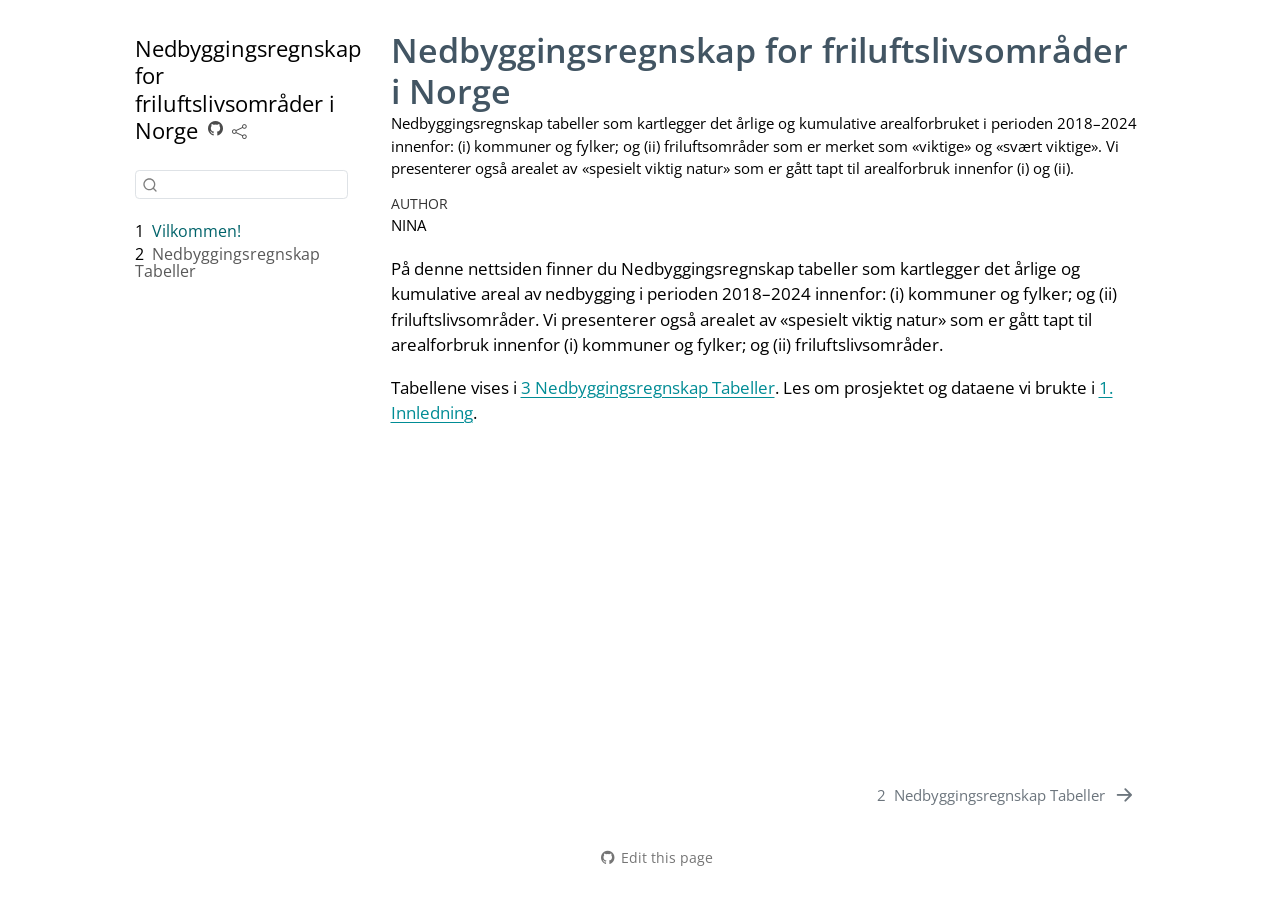
==== commit a26b3aa2: "Built site for gh-pages" ====
--- a/index.html
+++ b/index.html
@@ -45,7 +45,7 @@
 <link href="site_libs/quarto-html/quarto-syntax-highlighting-845c23b38eaddc0f92fda52bfe77a8c8.css" rel="stylesheet" id="quarto-text-highlighting-styles">
 <script src="site_libs/bootstrap/bootstrap.min.js"></script>
 <link href="site_libs/bootstrap/bootstrap-icons.css" rel="stylesheet">
-<link href="site_libs/bootstrap/bootstrap-1d7dcf7332c6fcc193d4938c5527b49f.min.css" rel="stylesheet" append-hash="true" id="quarto-bootstrap" data-mode="light">
+<link href="site_libs/bootstrap/bootstrap-4eef614d916f437183f33e6e96f79222.min.css" rel="stylesheet" append-hash="true" id="quarto-bootstrap" data-mode="light">
 <script id="quarto-search-options" type="application/json">{
   "location": "sidebar",
   "copy-button": false,
@@ -77,7 +77,7 @@
 
 </head>
 
-<body class="nav-sidebar floating quarto-light">
+<body class="nav-sidebar floating fullcontent quarto-light">
 
 <div id="quarto-search-results"></div>
   <header id="quarto-header" class="headroom fixed-top">
@@ -86,7 +86,7 @@
       <button type="button" class="quarto-btn-toggle btn" data-bs-toggle="collapse" role="button" data-bs-target=".quarto-sidebar-collapse-item" aria-controls="quarto-sidebar" aria-expanded="false" aria-label="Toggle sidebar navigation" onclick="if (window.quartoToggleHeadroom) { window.quartoToggleHeadroom(); }">
         <i class="bi bi-layout-text-sidebar-reverse"></i>
       </button>
-        <nav class="quarto-page-breadcrumbs" aria-label="breadcrumb"><ol class="breadcrumb"><li class="breadcrumb-item"><a href="./index.html"><span class="chapter-number">1</span>&nbsp; <span class="chapter-title">Innledning</span></a></li></ol></nav>
+        <nav class="quarto-page-breadcrumbs" aria-label="breadcrumb"><ol class="breadcrumb"><li class="breadcrumb-item"><a href="./index.html"><span class="chapter-number">1</span>&nbsp; <span class="chapter-title">Vilkommen!</span></a></li></ol></nav>
         <a class="flex-grow-1" role="navigation" data-bs-toggle="collapse" data-bs-target=".quarto-sidebar-collapse-item" aria-controls="quarto-sidebar" aria-expanded="false" aria-label="Toggle sidebar navigation" onclick="if (window.quartoToggleHeadroom) { window.quartoToggleHeadroom(); }">      
         </a>
       <button type="button" class="btn quarto-search-button" aria-label="Search" onclick="window.quartoOpenSearch();">
@@ -140,7 +140,7 @@
         <li class="sidebar-item">
   <div class="sidebar-item-container"> 
   <a href="./index.html" class="sidebar-item-text sidebar-link active">
- <span class="menu-text"><span class="chapter-number">1</span>&nbsp; <span class="chapter-title">Innledning</span></span></a>
+ <span class="menu-text"><span class="chapter-number">1</span>&nbsp; <span class="chapter-title">Vilkommen!</span></span></a>
   </div>
 </li>
         <li class="sidebar-item">
@@ -154,23 +154,7 @@
 </nav>
 <div id="quarto-sidebar-glass" class="quarto-sidebar-collapse-item" data-bs-toggle="collapse" data-bs-target=".quarto-sidebar-collapse-item"></div>
 <!-- margin-sidebar -->
-    <div id="quarto-margin-sidebar" class="sidebar margin-sidebar">
-        <nav id="TOC" role="doc-toc" class="toc-active">
-    <h2 id="toc-title">Table of contents</h2>
-   
-  <ul>
-  <li><a href="#innledning" id="toc-innledning" class="nav-link active" data-scroll-target="#innledning"><span class="header-section-number">0.1</span> Innledning</a></li>
-  <li><a href="#hvilke-datasett-brukte-vi" id="toc-hvilke-datasett-brukte-vi" class="nav-link" data-scroll-target="#hvilke-datasett-brukte-vi"><span class="header-section-number">0.2</span> Hvilke datasett brukte vi?</a>
-  <ul class="collapse">
-  <li><a href="#kart-over-kommunegrensene-i-norge" id="toc-kart-over-kommunegrensene-i-norge" class="nav-link" data-scroll-target="#kart-over-kommunegrensene-i-norge"><span class="header-section-number">0.2.1</span> Kart over kommunegrensene i Norge</a></li>
-  <li><a href="#kart-over-området-og-verdiene-av-kommunale-friluftsområder" id="toc-kart-over-området-og-verdiene-av-kommunale-friluftsområder" class="nav-link" data-scroll-target="#kart-over-området-og-verdiene-av-kommunale-friluftsområder"><span class="header-section-number">0.2.2</span> Kart over området og verdiene av kommunale friluftsområder</a></li>
-  <li><a href="#kart-over-potensielle-nedbygging-i-norge-i-perioden-20182024" id="toc-kart-over-potensielle-nedbygging-i-norge-i-perioden-20182024" class="nav-link" data-scroll-target="#kart-over-potensielle-nedbygging-i-norge-i-perioden-20182024"><span class="header-section-number">0.2.3</span> Kart over potensielle «nedbygging» i Norge i perioden 2018–2024</a></li>
-  <li><a href="#kart-over-habitatene-som-anses-som-versdatte-natur" id="toc-kart-over-habitatene-som-anses-som-versdatte-natur" class="nav-link" data-scroll-target="#kart-over-habitatene-som-anses-som-versdatte-natur"><span class="header-section-number">0.2.4</span> Kart over habitatene som anses som versdatte natur</a></li>
-  </ul></li>
-  <li><a href="#references" id="toc-references" class="nav-link" data-scroll-target="#references"><span class="header-section-number">0.3</span> References</a></li>
-  </ul>
-<div class="toc-actions"><ul><li><a href="https://github.com/NINAnor/recereation_encroachment_accounts/edit/main/index.qmd" class="toc-action"><i class="bi bi-github"></i>Edit this page</a></li></ul></div></nav>
-    </div>
+    
 <!-- main -->
 <main class="content" id="quarto-document-content">
 
@@ -204,44 +188,10 @@
 </header>
 
 
-<section id="innledning" class="level2" data-number="0.1">
-<h2 data-number="0.1" class="anchored" data-anchor-id="innledning"><span class="header-section-number">0.1</span> Innledning</h2>
-<p>Norge mister natur i raskt tempo. Ifølge NRK-artikkelen «Norge i rødt, hvitt og grått» mistet Norge 208 km2 natur til nedbygging (NRK, 2024; Venter et al., 2024). Nesten ett år senere, i oktober 2025, publiserte NRK en ny artikkel som så på omfanget av nedbygging av natur og jordbruk i Europa. Ifølge «Europa fra grønt til grått – Norge har det høyeste tapet av natur per innbygger i Europa» - mer enn 38 m2 natur per person i perioden 2018–2024 (NRK, 2025).</p>
-<p>Selv om NRK undersøkte hva som skjedde på nasjonalt nivå, vet vi ikke hva som skjer innenfor friluftsområdene. Hvor mye natur går tapt i disse områdene på grunn av arealuttak? Og hvilken type natur går tapt? For å besvare disse spørsmålene, utarbeider vi arealregnskap for perioden 2018–2024 for:</p>
-<ol type="1">
-<li><p>All nedbygging innenfor kommunen/fylket.</p></li>
-<li><p>Nedbygging innenfor alle friluftslivsområder per kommune/fylke.</p></li>
-<li><p>Nedbygging innenfor viktige og svært viktige friluftslivsområder per kommune/fylke.</p></li>
-<li><p>Versatte naturtyper tapt innenfor 1, 2 og 3 ovenfor.</p></li>
-</ol>
-</section>
-<section id="hvilke-datasett-brukte-vi" class="level2" data-number="0.2">
-<h2 data-number="0.2" class="anchored" data-anchor-id="hvilke-datasett-brukte-vi"><span class="header-section-number">0.2</span> Hvilke datasett brukte vi?</h2>
-<section id="kart-over-kommunegrensene-i-norge" class="level3" data-number="0.2.1">
-<h3 data-number="0.2.1" class="anchored" data-anchor-id="kart-over-kommunegrensene-i-norge"><span class="header-section-number">0.2.1</span> Kart over kommunegrensene i Norge</h3>
-<p><a href="^https://ec.europa.eu/eurostat/web/gisco/geodata/statistical-units/local-administrative-units$">Local Administrative Units</a>: Kart over kommunegrensene i Norge. Kartet er utarbeidet av Eu-rostat. Vi valgte å ikke bruke Kart-verkets kart over kommunene, da deres grenser strekker seg til mari-ne habitater. Eurostats grenser er begrenset til terrestriske habitater. Da nedbygging er begrenset til terrestriske habitater, valgte vi å begrense omfanget av friluftsområder til kun terrestriske habitater.</p>
-</section>
-<section id="kart-over-området-og-verdiene-av-kommunale-friluftsområder" class="level3" data-number="0.2.2">
-<h3 data-number="0.2.2" class="anchored" data-anchor-id="kart-over-området-og-verdiene-av-kommunale-friluftsområder"><span class="header-section-number">0.2.2</span> Kart over området og verdiene av kommunale friluftsområder</h3>
-<p>Friluftslivsom-råder - kartlagte](^https://kartkatalog.geonorge.no/metadata/friluftslivsomraader-kartlagte/91e31bb7-356f-4478-bcba-d5c2de6e91bc$): Kart over området og verdiene av kommunale friluftsområder. Kart-leggingen er utført av kommunene selv i henhold til Miljødirektoratets Veileder M98-2013 (Tidligere DN håndbok 25 – 2004 Kartlegging og verdsetting av friluftslivsområder).</p>
-</section>
-<section id="kart-over-potensielle-nedbygging-i-norge-i-perioden-20182024" class="level3" data-number="0.2.3">
-<h3 data-number="0.2.3" class="anchored" data-anchor-id="kart-over-potensielle-nedbygging-i-norge-i-perioden-20182024"><span class="header-section-number">0.2.3</span> Kart over potensielle «nedbygging» i Norge i perioden 2018–2024</h3>
-<p><a href="^https://zenodo.org/records/15130992$">Map of built-up expansion (“nedbygging”) over Norway 2017-2024 with year of loss, Venter (2025)</a>: Kart over potensielle «nedbyg-ging»-hendelser i Norge i perioden 2018–2024. Disse dataene er hen-tet fra Sentinal-2-satellittbilder og et konvolusjonelt nevralt nettverk fra Google kalt Dynamic World.</p>
-</section>
-<section id="kart-over-habitatene-som-anses-som-versdatte-natur" class="level3" data-number="0.2.4">
-<h3 data-number="0.2.4" class="anchored" data-anchor-id="kart-over-habitatene-som-anses-som-versdatte-natur"><span class="header-section-number">0.2.4</span> Kart over habitatene som anses som versdatte natur</h3>
-<p><a href="^https://kartkatalog.geonorge.no/metadata/naturtyper-verdsatte/64cbb884-a19d-4356-a114-380cfe4a7314$">Naturtyper - verdsatte</a>: Kart over habitatene som anses som verdsatte nature av “stor” of “svært stro” verdi i henhold til verdsettingskriteriene i veilederen M-1941 Konsekvensutredninger for klima og miljø og Miljøforvaltningens Innsigelsespraksis (T-2/16) <a href="https://www.miljodirektoratet.no/ansvarsomrader/overvaking-arealplanlegging/arealplanlegging/konsekvensutredninger/metode-for-utredning/naturmangfold/1.4-sett-verdi">1.4 Sette verdi - miljodirektoratet.no</a> Naturmangfold med «stor» eller «svært stor» verdi inngår i rundskriv T-2/16</p>
-</section>
-</section>
-<section id="references" class="level2" data-number="0.3">
-<h2 data-number="0.3" class="anchored" data-anchor-id="references"><span class="header-section-number">0.3</span> References</h2>
-<p>NRK, 2024. Norge i rødt , hvitt og grått [online]. NRK. URL https://www.nrk.no/dokumentar/xl/nrk-avslorer_-44.000-inngrep-i-norsk-natur-pa-fem-ar-1.16573560 (accessed 2.20.26).</p>
-<p>NRK, 2025. NRK avslører europeisk naturtap: Norge topper verstingliste [online]. NRK. URL https://www.nrk.no/dokumentar/xl/europa-fra-gront-til-gratt_-nordmenn-bygger-ned-mest-natur_-viser-europeisk-kartlegging-1.17577504 (accessed 2.20.26).</p>
-<p>Venter, Z., 2024. Viser nedbygging av naturen ved hjelp av fugleperspektiv og kunstig intelligens [online]. Norsk institutt for naturforskning. URL https://www.nina.no/Om-NINA/Aktuelt/Nyheter/article/viser-nedbygging-av-naturen-ved-hjelp-av-fugleperspektiv-og-kunstig-intelligens (accessed 2.20.26).</p>
-
-
-</section>
+<p>På denne nettsiden finner du Nedbyggingsregnskap tabeller som kartlegger det årlige og kumulative areal av nedbygging i perioden 2018–2024 innenfor: (i) kommuner og fylker; og (ii) friluftslivsområder. Vi presenterer også arealet av «spesielt viktig natur» som er gått tapt til arealforbruk innenfor (i) kommuner og fylker; og (ii) friluftslivsområder.</p>
+<p>Tabellene vises i <a href="./src/code/accounting-tables_display.html">3 Nedbyggingsregnskap Tabeller</a>. Les om prosjektet og dataene vi brukte i <a href="./innledning.qmd">1. Innledning</a>.</p>
+
+
 
 </main> <!-- /main -->
 <script id="quarto-html-after-body" type="application/javascript">
@@ -658,4 +608,4 @@
 
 
 
-<footer class="footer"><div class="nav-footer"><div class="nav-footer-center"><div class="toc-actions d-sm-block d-md-none"><ul><li><a href="https://github.com/NINAnor/recereation_encroachment_accounts/edit/main/index.qmd" class="toc-action"><i class="bi bi-github"></i>Edit this page</a></li></ul></div></div></div></footer></body></html>+<footer class="footer"><div class="nav-footer"><div class="nav-footer-center"><div class="toc-actions"><ul><li><a href="https://github.com/NINAnor/recereation_encroachment_accounts/edit/main/index.qmd" class="toc-action"><i class="bi bi-github"></i>Edit this page</a></li></ul></div></div></div></footer></body></html>
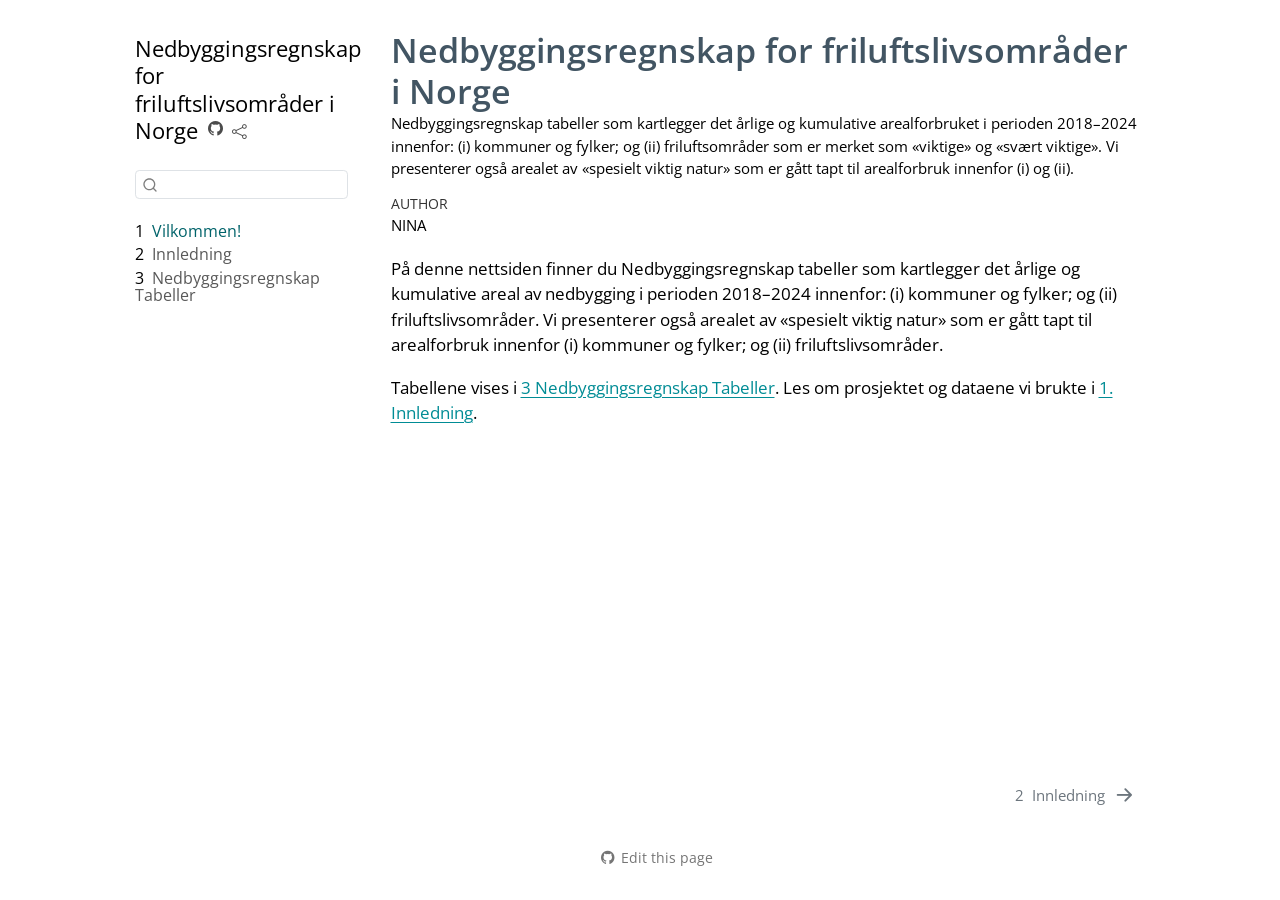
==== commit 8ea2a6cc: "Built site for gh-pages" ====
--- a/index.html
+++ b/index.html
@@ -35,7 +35,7 @@
 <script src="site_libs/quarto-search/fuse.min.js"></script>
 <script src="site_libs/quarto-search/quarto-search.js"></script>
 <meta name="quarto:offset" content="./">
-<link href="./src/code/accounting-tables_display.html" rel="next">
+<link href="./innledning.html" rel="next">
 <script src="site_libs/quarto-html/quarto.js" type="module"></script>
 <script src="site_libs/quarto-html/tabsets/tabsets.js" type="module"></script>
 <script src="site_libs/quarto-html/popper.min.js"></script>
@@ -45,7 +45,7 @@
 <link href="site_libs/quarto-html/quarto-syntax-highlighting-845c23b38eaddc0f92fda52bfe77a8c8.css" rel="stylesheet" id="quarto-text-highlighting-styles">
 <script src="site_libs/bootstrap/bootstrap.min.js"></script>
 <link href="site_libs/bootstrap/bootstrap-icons.css" rel="stylesheet">
-<link href="site_libs/bootstrap/bootstrap-4eef614d916f437183f33e6e96f79222.min.css" rel="stylesheet" append-hash="true" id="quarto-bootstrap" data-mode="light">
+<link href="site_libs/bootstrap/bootstrap-1d7dcf7332c6fcc193d4938c5527b49f.min.css" rel="stylesheet" append-hash="true" id="quarto-bootstrap" data-mode="light">
 <script id="quarto-search-options" type="application/json">{
   "location": "sidebar",
   "copy-button": false,
@@ -145,8 +145,14 @@
 </li>
         <li class="sidebar-item">
   <div class="sidebar-item-container"> 
+  <a href="./innledning.html" class="sidebar-item-text sidebar-link">
+ <span class="menu-text"><span class="chapter-number">2</span>&nbsp; <span class="chapter-title">Innledning</span></span></a>
+  </div>
+</li>
+        <li class="sidebar-item">
+  <div class="sidebar-item-container"> 
   <a href="./src/code/accounting-tables_display.html" class="sidebar-item-text sidebar-link">
- <span class="menu-text"><span class="chapter-number">2</span>&nbsp; <span class="chapter-title">Nedbyggingsregnskap Tabeller</span></span></a>
+ <span class="menu-text"><span class="chapter-number">3</span>&nbsp; <span class="chapter-title">Nedbyggingsregnskap Tabeller</span></span></a>
   </div>
 </li>
     </ul>
@@ -189,7 +195,7 @@
 
 
 <p>På denne nettsiden finner du Nedbyggingsregnskap tabeller som kartlegger det årlige og kumulative areal av nedbygging i perioden 2018–2024 innenfor: (i) kommuner og fylker; og (ii) friluftslivsområder. Vi presenterer også arealet av «spesielt viktig natur» som er gått tapt til arealforbruk innenfor (i) kommuner og fylker; og (ii) friluftslivsområder.</p>
-<p>Tabellene vises i <a href="./src/code/accounting-tables_display.html">3 Nedbyggingsregnskap Tabeller</a>. Les om prosjektet og dataene vi brukte i <a href="./innledning.qmd">1. Innledning</a>.</p>
+<p>Tabellene vises i <a href="./src/code/accounting-tables_display.html">3 Nedbyggingsregnskap Tabeller</a>. Les om prosjektet og dataene vi brukte i <a href="./innledning.html">1. Innledning</a>.</p>
 
 
 
@@ -598,8 +604,8 @@
   <div class="nav-page nav-page-previous">
   </div>
   <div class="nav-page nav-page-next">
-      <a href="./src/code/accounting-tables_display.html" class="pagination-link" aria-label="Nedbyggingsregnskap Tabeller">
-        <span class="nav-page-text"><span class="chapter-number">2</span>&nbsp; <span class="chapter-title">Nedbyggingsregnskap Tabeller</span></span> <i class="bi bi-arrow-right-short"></i>
+      <a href="./innledning.html" class="pagination-link" aria-label="Innledning">
+        <span class="nav-page-text"><span class="chapter-number">2</span>&nbsp; <span class="chapter-title">Innledning</span></span> <i class="bi bi-arrow-right-short"></i>
       </a>
   </div>
 </nav>
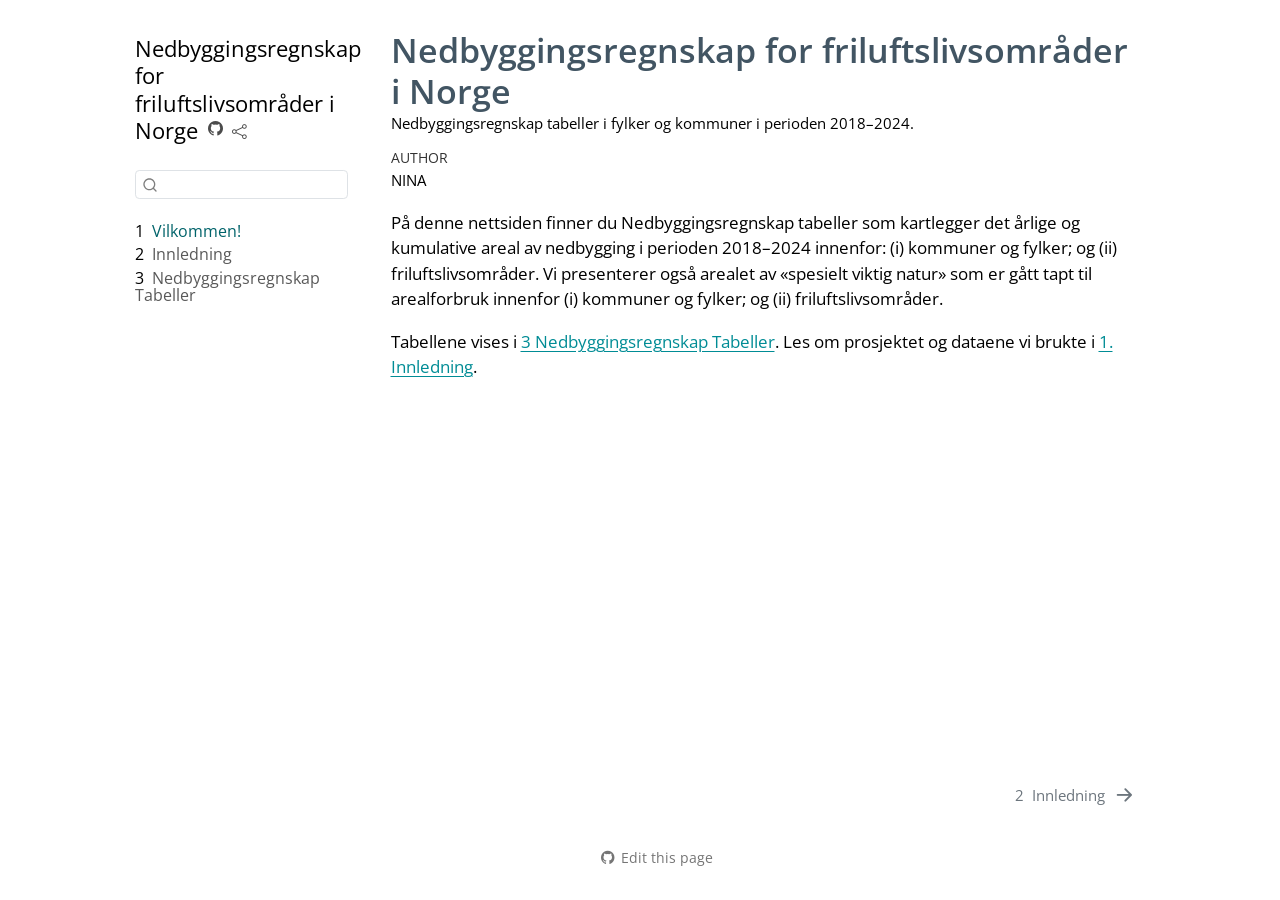
==== commit f1997dd2: "Built site for gh-pages" ====
--- a/index.html
+++ b/index.html
@@ -7,7 +7,7 @@
 <meta name="viewport" content="width=device-width, initial-scale=1.0, user-scalable=yes">
 
 <meta name="author" content="NINA">
-<meta name="description" content="Nedbyggingsregnskap tabeller som kartlegger det årlige og kumulative arealforbruket i perioden 2018–2024 innenfor: (i) kommuner og fylker; og (ii) friluftsområder som er merket som «viktige» og «svært viktige». Vi presenterer også arealet av «spesielt viktig natur» som er gått tapt til arealforbruk innenfor (i) og (ii).">
+<meta name="description" content="Nedbyggingsregnskap tabeller i fylker og kommuner i perioden 2018–2024.">
 
 <title>Nedbyggingsregnskap for friluftslivsområder i Norge</title>
 <style>
@@ -171,7 +171,7 @@
 
 <div>
   <div class="description">
-    <p>Nedbyggingsregnskap tabeller som kartlegger det årlige og kumulative arealforbruket i perioden 2018–2024 innenfor: (i) kommuner og fylker; og (ii) friluftsområder som er merket som «viktige» og «svært viktige». Vi presenterer også arealet av «spesielt viktig natur» som er gått tapt til arealforbruk innenfor (i) og (ii).</p>
+    <p>Nedbyggingsregnskap tabeller i fylker og kommuner i perioden 2018–2024.</p>
   </div>
 </div>
 
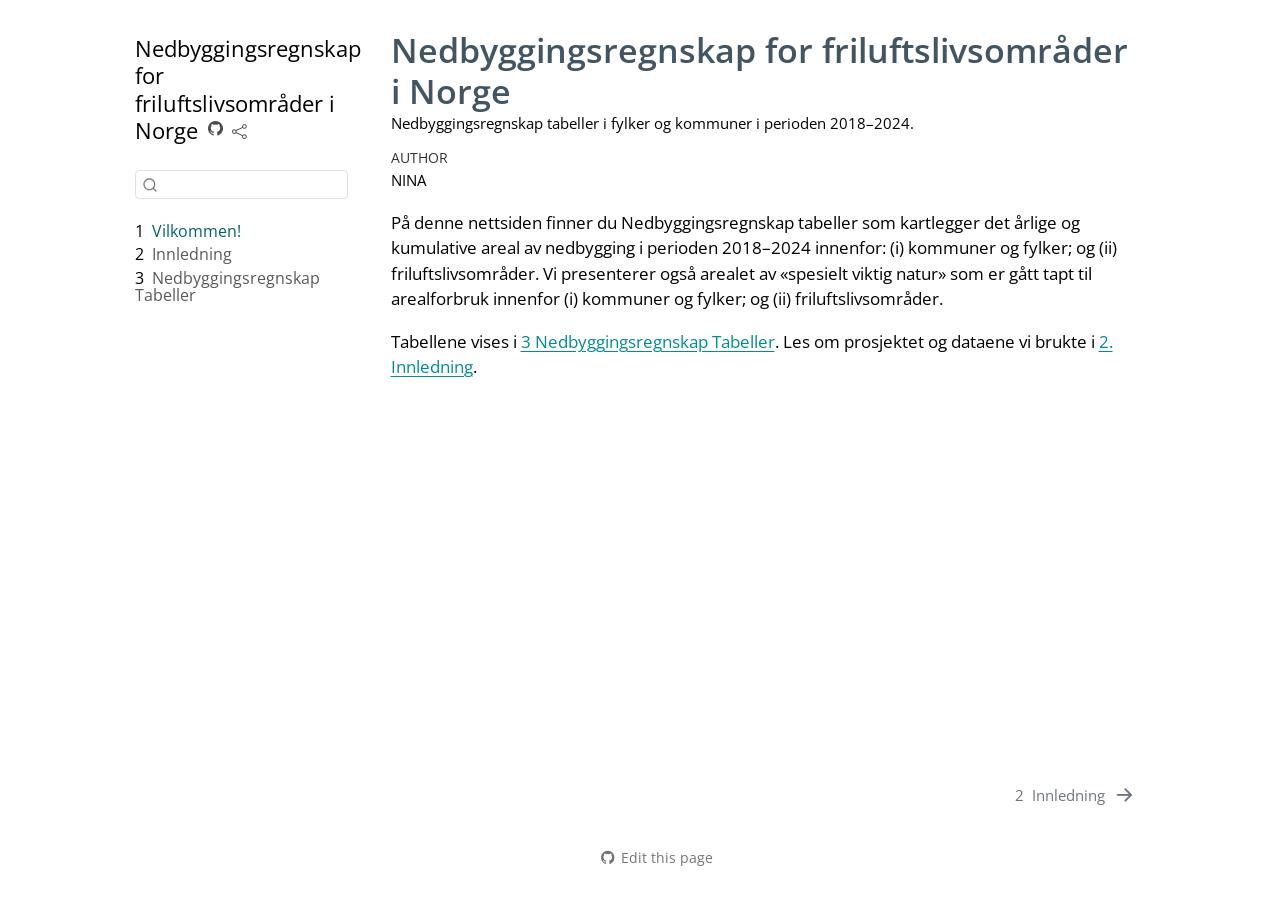
==== commit 4a47c2b1: "Built site for gh-pages" ====
--- a/index.html
+++ b/index.html
@@ -45,7 +45,7 @@
 <link href="site_libs/quarto-html/quarto-syntax-highlighting-845c23b38eaddc0f92fda52bfe77a8c8.css" rel="stylesheet" id="quarto-text-highlighting-styles">
 <script src="site_libs/bootstrap/bootstrap.min.js"></script>
 <link href="site_libs/bootstrap/bootstrap-icons.css" rel="stylesheet">
-<link href="site_libs/bootstrap/bootstrap-1d7dcf7332c6fcc193d4938c5527b49f.min.css" rel="stylesheet" append-hash="true" id="quarto-bootstrap" data-mode="light">
+<link href="site_libs/bootstrap/bootstrap-4eef614d916f437183f33e6e96f79222.min.css" rel="stylesheet" append-hash="true" id="quarto-bootstrap" data-mode="light">
 <script id="quarto-search-options" type="application/json">{
   "location": "sidebar",
   "copy-button": false,
@@ -195,7 +195,7 @@
 
 
 <p>På denne nettsiden finner du Nedbyggingsregnskap tabeller som kartlegger det årlige og kumulative areal av nedbygging i perioden 2018–2024 innenfor: (i) kommuner og fylker; og (ii) friluftslivsområder. Vi presenterer også arealet av «spesielt viktig natur» som er gått tapt til arealforbruk innenfor (i) kommuner og fylker; og (ii) friluftslivsområder.</p>
-<p>Tabellene vises i <a href="./src/code/accounting-tables_display.html">3 Nedbyggingsregnskap Tabeller</a>. Les om prosjektet og dataene vi brukte i <a href="./innledning.html">1. Innledning</a>.</p>
+<p>Tabellene vises i <a href="./src/code/accounting-tables_display.html">3 Nedbyggingsregnskap Tabeller</a>. Les om prosjektet og dataene vi brukte i <a href="./innledning.html">2. Innledning</a>.</p>
 
 
 
